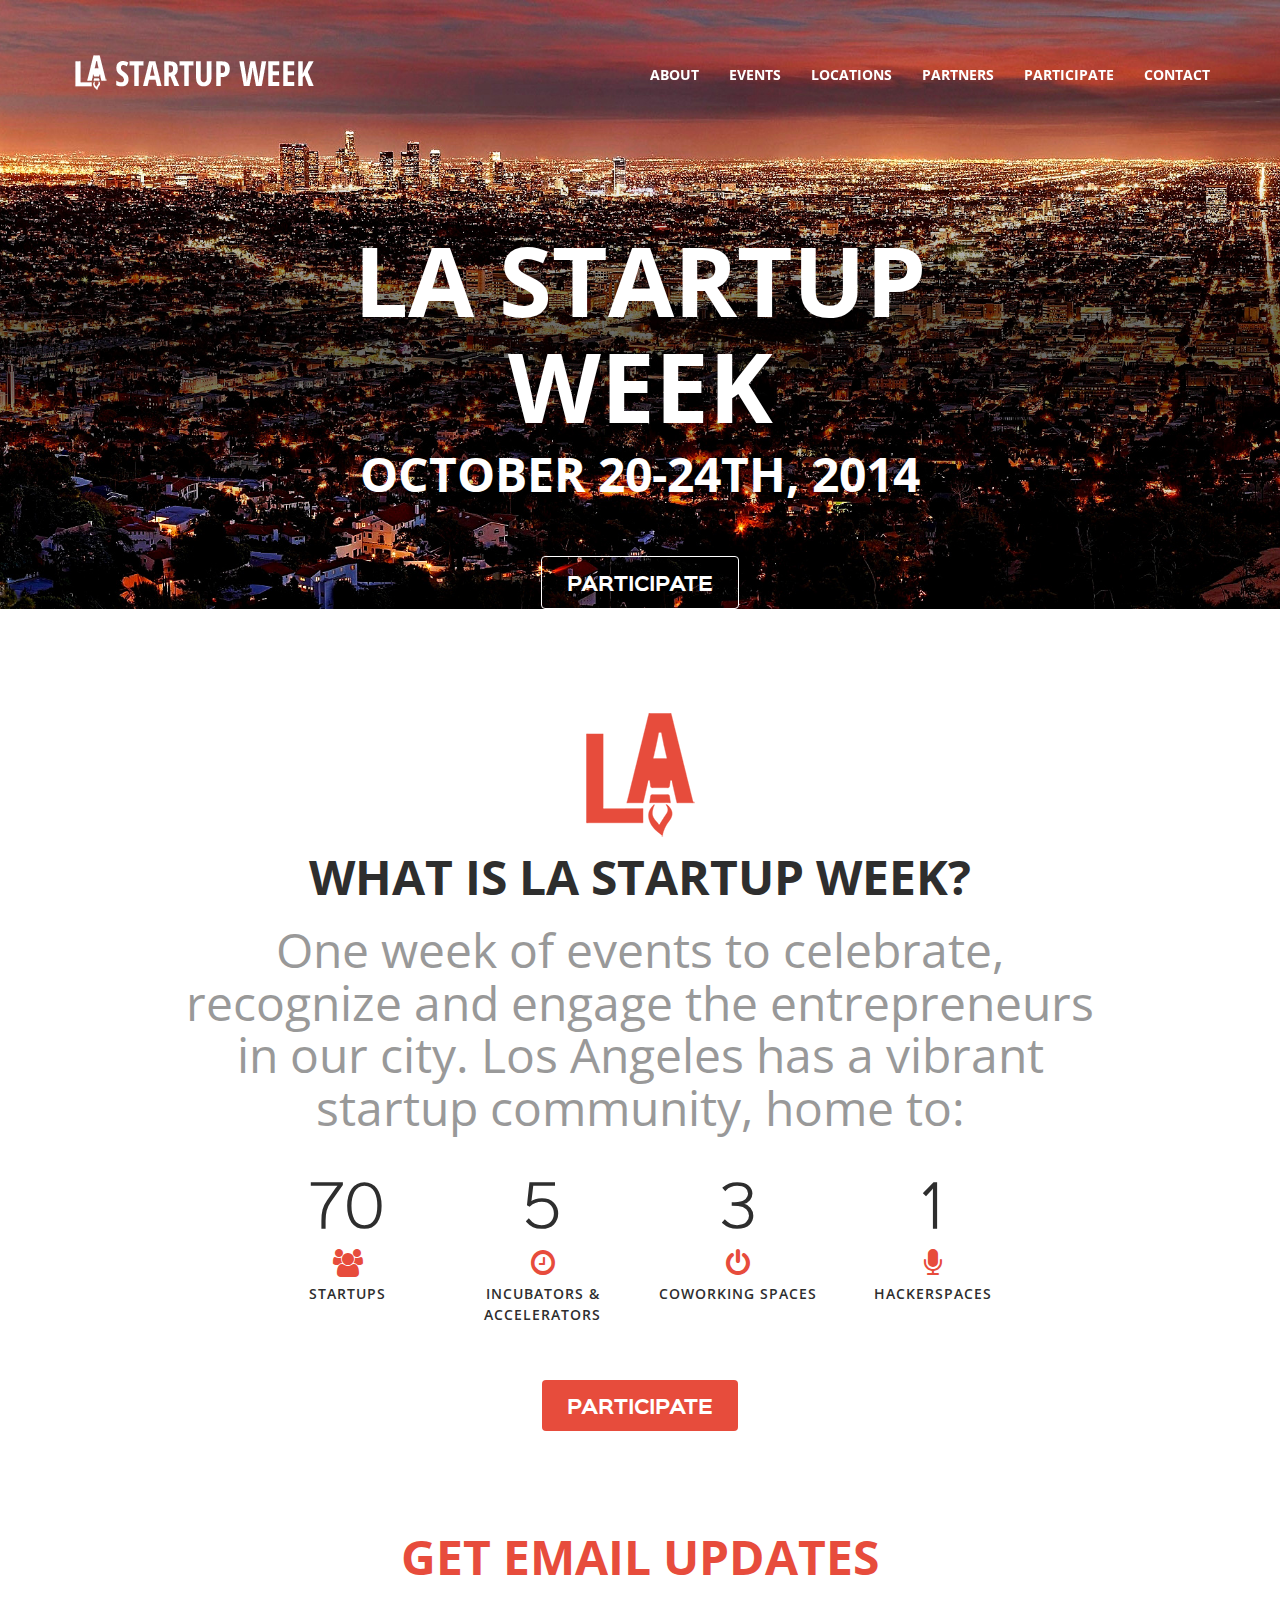
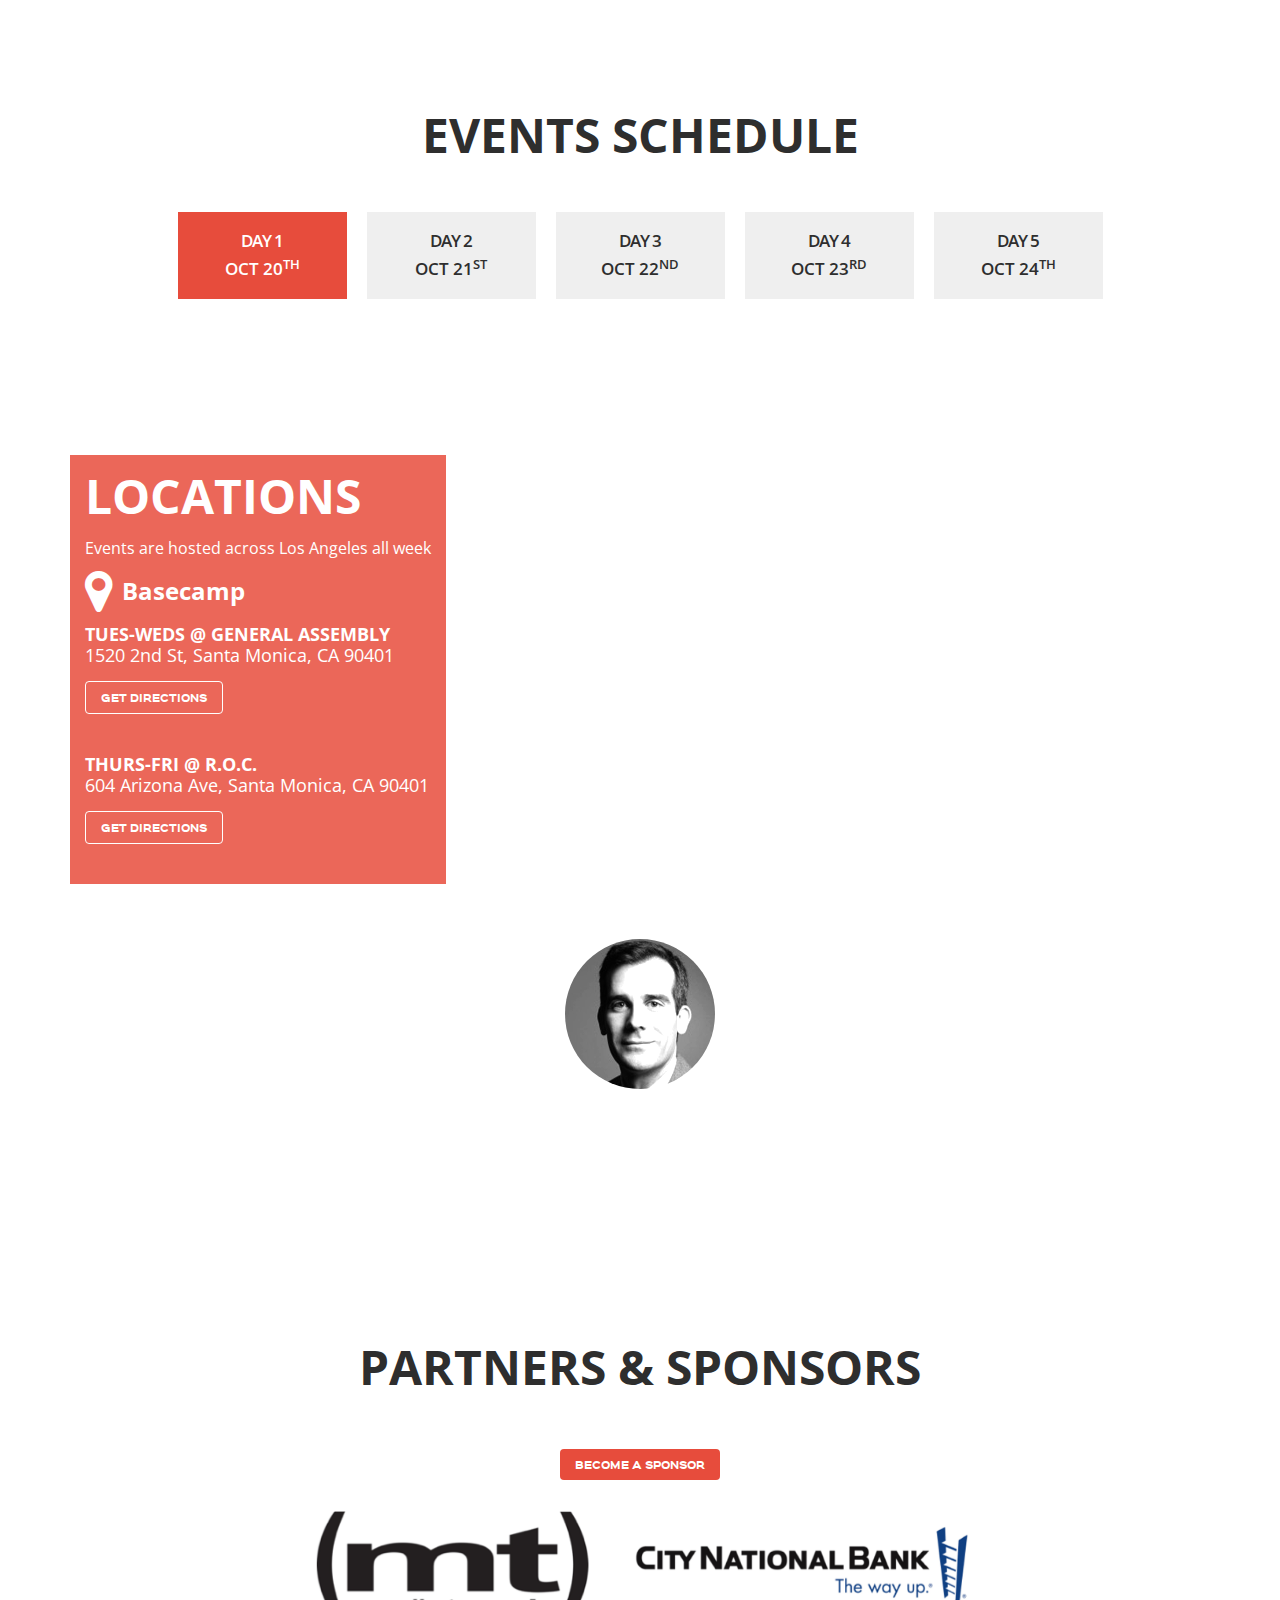
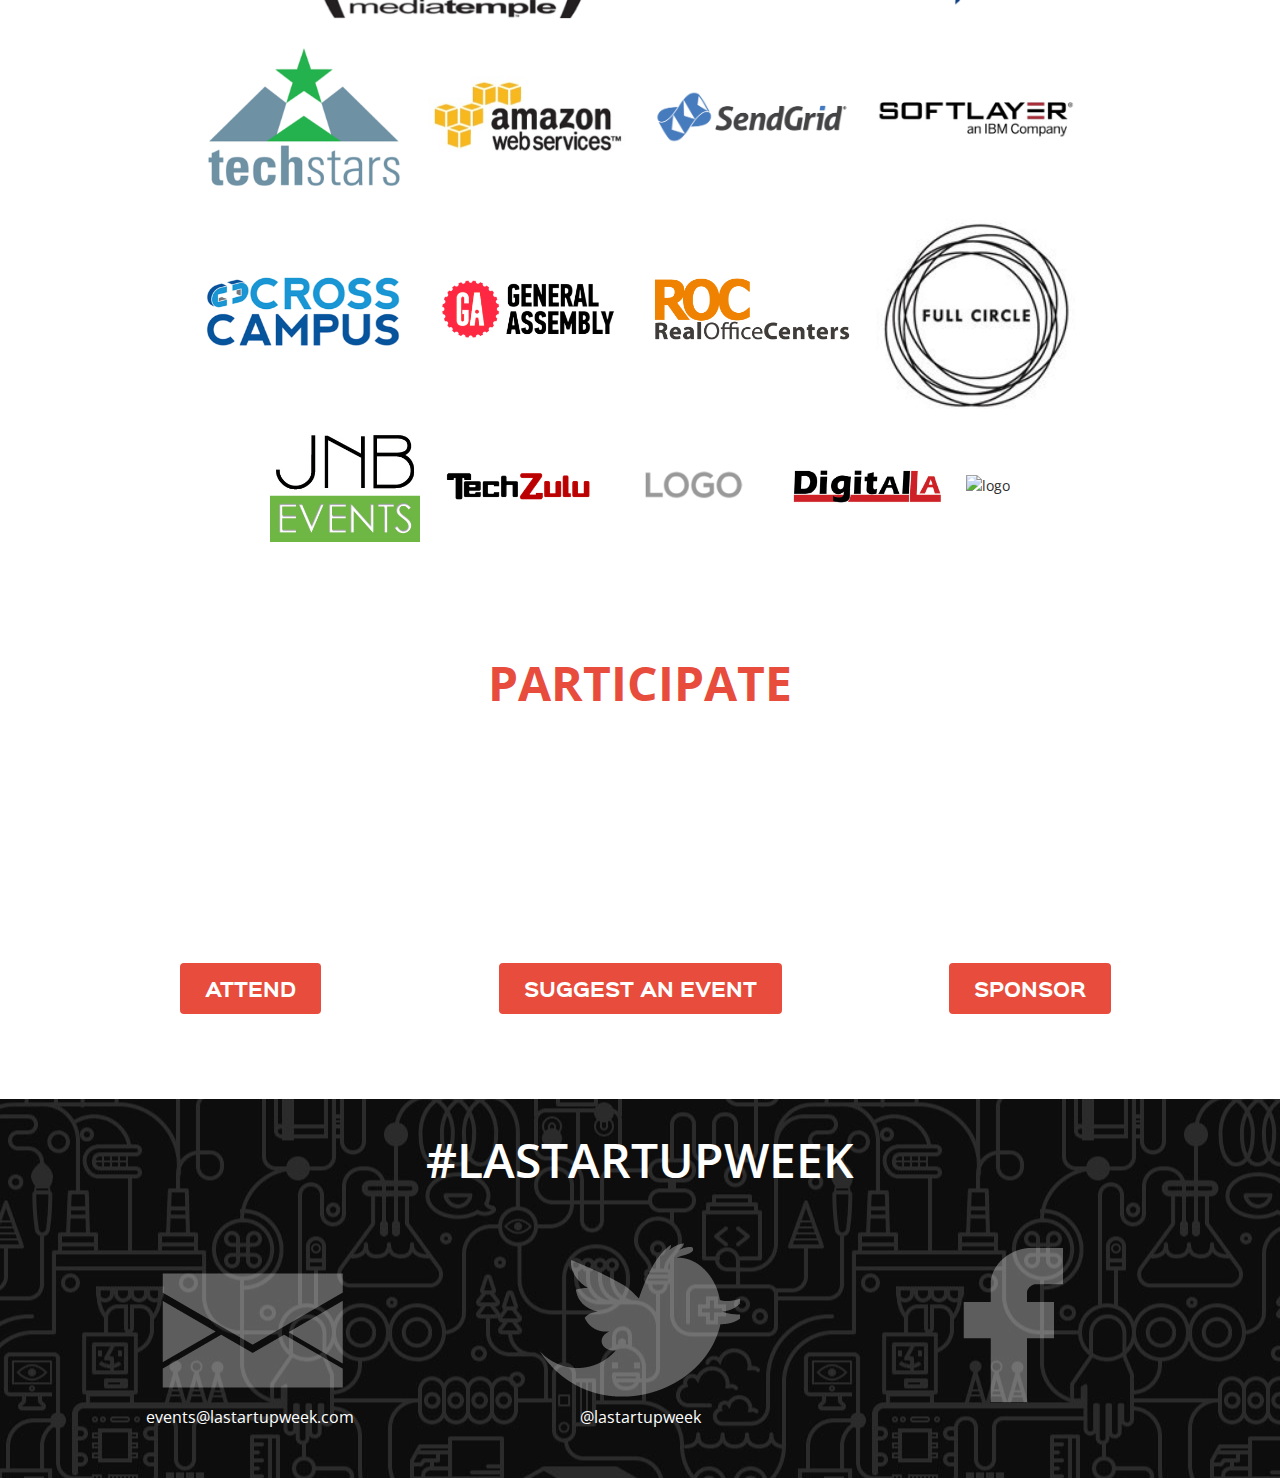
==== index.html @ ac5724d7 "updates" ====
<!DOCTYPE html>
<!--[if lt IE 7]>      <html class="no-js lt-ie9 lt-ie8 lt-ie7"> <![endif]-->
<!--[if IE 7]>         <html class="no-js lt-ie9 lt-ie8"> <![endif]-->
<!--[if IE 8]>         <html class="no-js lt-ie9"> <![endif]-->
<!--[if gt IE 8]><!--> <html class="no-js"> <!--<![endif]-->
	<head>
    	
        <title>LA Startup Week - 5 days of events celebrating the LA startup community</title>
        
        <meta charset="utf-8">
        <meta http-equiv="X-UA-Compatible" content="IE=edge,chrome=1">
        <meta name="description" content="LA Startup Week is a week long series of events held as a catalyst for innovation, creativity, and entrepreneurship in the Los Angeles community.">
         <meta name="keywords" content="LA startup week, los angeles startup week, los angeles startups, LA startups, LA tech event, los angeles tech event, los angeles incubator, los angeles accelerator, LASW, la coworking, los angeles coworking">
        <meta name="author" content="themecube">
        
        <!-- viewport settings -->
        <meta name="viewport" content="width=device-width, initial-scale=1.0, maximum-scale=1.0, user-scalable=no" />

        <!-- CSS -->
        <link rel="stylesheet" href="css/bootstrap.css">
        <link rel="stylesheet" href="css/font-awesome.min.css">
        <link rel="stylesheet" href="css/jquery.countdown.css">
        <link rel="stylesheet" href="css/magnific-popup.css">
        <link rel="stylesheet" href="css/flipCard.css">
        <link rel="stylesheet" href="css/owl.carousel.css">
        <link rel="stylesheet" href="css/owl.theme.css">
        
        <link rel="stylesheet" href="css/main.css">
        <link rel="stylesheet" href="css/color/red.css">
        
        <!-- Favicon -->
        <link rel="shortcut icon" href="img/favicon.ico">

	</head>

	<body>
    
    	<!-- PRELOADING  -->
        <!-- <div id="preload">
        	<div class="preload">
                <div class="loader">
                    Loading...
                </div>
            </div>
        </div>  -->
        
        <!-- NAVIGATION -->
       	<nav class="navbar navbar-fixed-top navbar-custom" role="navigation">
          <!-- We use the fluid option here to avoid overriding the fixed width of a normal container within the narrow content columns. -->
          <div class="container">
            <div data-scroll-header class="navbar-header">
              <button type="button" class="navbar-toggle" data-toggle="collapse" data-target="#nav">
                <span class="sr-only">Toggle navigation</span>
                <span class="icon-bar"></span>
                <span class="icon-bar"></span>
                <span class="icon-bar"></span>
              </button>
              <a class="navbar-brand" href="index.html"><img src="img/logo.png" alt="logo"></a>
            </div>
    
            <div class="collapse navbar-collapse" id="nav">
              <ul class="nav navbar-nav navbar-right uppercase">
                <li><a data-scroll href="#overview">about</a></li>
                <!-- <li><a data-scroll href="#speakers">Team</a></li> -->
                <li><a data-scroll href="#schedule">Events</a></li>
                <li><a data-scroll href="#venue">Locations</a></li>
                <li><a data-scroll href="#sponsors">Partners</a></li>
             <!--   <li><a data-scroll href="#faq-gallery">FAQ</a></li> -->
                <li><a data-scroll href="#register">Participate</a></li>
                <li><a data-scroll href="#contact">Contact</a></li>
              </ul>
            </div><!-- /.navbar-collapse -->
          </div>
        </nav>
       
      	<!-- TOP -->
        <section id="top" data-stellar-background-ratio="0.5">
        	<div>
                <div class="container">
                    <div class="row">
                    	<div class="col-lg-8 col-lg-offset-2 text-center">

                        	<h1 class="uppercase"> LA Startup Week</h1>
                            <h2 class="uppercase">October 20-24th, 2014</h2>
                        </div>
                        
                        <div class="col-md-4 col-lg-4 col-md-offset-4 text-center">
                            <a class="button button-big button-light register" data-scroll href="#register">Participate</a>
                        </div>
                    </div>
                </div>
            </div>
        </section>
        
        <!-- OVERVIEW -->
        <section id="overview">
        	<div class="container">
            	<div class="row">
                	<div class="col-lg-10 col-lg-offset-1 text-center">
                    	<img src="img/logo-red.png" />
                    	<h2 class="uppercase">What is LA Startup Week?</h2>
                        <h3>
                            One week of events to celebrate, recognize and engage the entrepreneurs in our city. Los Angeles has a vibrant startup community, home to:
                        </h3>
                    </div>
                    
                    
                    <!-- MILESTONE -->
                    <div id="milestone">
                        <div class="col-lg-8 col-lg-offset-2 text-center">
                            <div class="row">
                            
                                <div class="fact col-xs-6 col-md-3 col-lg-3">
                                    <p class="timer" data-to="876" data-speed="10000"></p>
                                    <i class="fa fa-2x fa-users"></i>
                                    <p>Startups</p>
                                    
                                </div>
                            
                                <div class="fact col-xs-6 col-md-3 col-lg-3">
                                    <p class="timer" data-to="59" data-speed="10000"></p>
                                    <i class="fa fa-2x fa-clock-o"></i>
                                    <p>Incubators &amp; Accelerators</p>
                                </div>
                            
                                <div class="fact col-xs-6 col-md-3 col-lg-3">
                                    <p class="timer" data-to="38" data-speed="10000"></p>
                                    <i class="fa fa-2x fa-power-off"></i>
                                    <p>Coworking spaces</p>
                                </div>
                            
                                <div class="fact col-xs-6 col-md-3 col-lg-3">
                                    <p class="timer" data-to="15" data-speed="10000"></p>
                                    <i class="fa fa-2x fa-microphone"></i>
                                    <p>Hackerspaces</p>
                                </div>
                                
                            </div>
                        </div>
                    </div>
                    
                    
                    <div class="col-lg-8 col-lg-offset-2 text-center">

                    	<a class="button button-big button-dark participate" data-scroll href="#register">participate</a>
                    </div>
                   
                </div>
            </div>
        </section>

                <!-- SUBSCRIBE -->
        <div id="subscribe">
            <div class="container">
                <div class="row">
                    <div class="col-lg-8 col-lg-offset-2">
                        <h2 class="text-center uppercase dark">get email updates</h2>
                        <div class="sendgrid-subscription-widget" data-token="UU0GY1RnvY05Gr2GFcsg8WGNhlm2%2FxAxB6ZgnxJtL9d2J26IpYl4xA1yIbbWcNnWwvqXjJHZCKCMieycZbi%2FVQ%3D%3D" data-message-unprocessed="Unfortunately, an error occurred. Please contact us at events@lastartupweek.com."></div><script>!function(d,s,id){var js,fjs=d.getElementsByTagName(s)[0],p=/^http:/.test(d.location)?"http":"https";if(!d.getElementById(id)){js=d.createElement(s);js.id=id;js.src=p+"://s3.amazonaws.com/subscription-cdn/0.2/widget.min.js";fjs.parentNode.insertBefore(js,fjs);}}(document, "script", "sendgrid-subscription-widget-js");</script>
<!--   OLD FORM         <div class="row">
                            <div class="col-lg-9"> 
                                <input type="email" id="newsletter_email">
                            </div> 
                            <div class="col-lg-3">     
                                <button class="button button-big button-light" onclick="newsletter_send();">subscribe</button>
                            </div>
                        </div> -->
                        
                    </div>  
                </div>
            </div>
        </div>
        
        <!-- SPEAKERS -->
        <!-- <section id="speakers">
        	<div class="container">
            	<div class="row">
                	<div class="col-lg-10 col-lg-offset-1">
                    	<h2 class="uppercase text-center">Team</h2>
                        
                        <div class="row">
                        	
                            
                        	<div class="speaker col-xs-12 col-sm-4 col-md-3 col-lg-3">
                                <figure>
                                    <img class="img-responsive" src="img/speaker3.png" alt="">
                                	<figcaption>
                                    	<h4>Crystal Rose</h4> 
                                        <p>Aliquam ut laoreet velit. Proin orci est, vulputate aliquam eu, tincidunt laoreet lorem.</p>
                                        <a class="speaker-detail" href="speaker-detail.html"><i class="fa fa-2x fa-external-link"></i></a>
                                        <div class="social">
                                        	 <a href="http://twitter.com/crystalrose"><i class="fa fa-2x fa-twitter-square"></i></a>
                                            <a href="http://facebook.com/crystalrose.me"><i class="fa fa-2x fa-facebook-square"></i></a>
                                        </div>
                                    </figcaption>
                                </figure>
                                
                                <h4>Crystal Rose</h4>
                                <span class="title">Founder, Sensay</span>
                            </div>
                            
                            
                            <div class="speaker col-xs-12 col-sm-4 col-md-3 col-lg-3">
                                <figure>
                                    <img class="img-responsive" src="img/speaker2.png" alt="">
                                	<figcaption>
                                    	<h4>Jo Beyersdorfer</h4>
                                        <p>Aliquam ut laoreet velit. Proin orci est, vulputate aliquam eu, tincidunt laoreet lorem.</p>
                                        <a class="speaker-detail" href="speaker-detail.html"><i class="fa fa-2x fa-external-link"></i></a>
                                        <div class="social">
                                            <a href="http://twitter.com/jnbevents"><i class="fa fa-2x fa-twitter-square"></i></a>
                                            <a href=""><i class="fa fa-2x fa-facebook-square"></i></a>
                                        </div>
                                    </figcaption>
                                </figure>
                                
                                <h4>Jo Beyersdorfer</h4>
                                <span class="title">Founder, JNB Events</span>
                            </div>
                            
                            
                            <div class="speaker col-xs-12 col-sm-4 col-md-3 col-lg-3">
                                <figure>
                                    <img class="img-responsive" src="img/speaker1.png" alt="">
                                	<figcaption>
                                    	<h4>Yohei Nakajima</h4>
                                        <p>Aliquam ut laoreet velit. Proin orci est, vulputate aliquam eu, tincidunt laoreet lorem.</p>
                                        <a class="speaker-detail" href="speaker-detail.html"><i class="fa fa-2x fa-external-link"></i></a>
                                        <div class="social">
                                            <a href="#"><i class="fa fa-2x fa-facebook-square"></i></a>
                                            <a href="http://twitter.com/yoheinakajima"><i class="fa fa-2x fa-twitter-square"></i></a>
                                        	
                                        </div>
                                    </figcaption>
                                </figure>
                                
                                <h4>Yohei Nakajima</h4>
                                <span class="title">Techstars</span>
                            </div>
                            
                            
                            <div class="speaker col-xs-12 col-sm-4 col-md-3 col-lg-3">
                                <figure>
                                    <img class="img-responsive" src="img/speaker4.png" alt="">
                                	<figcaption>
                                    	<h4>Leo Davis</h4>
                                        <p>Aliquam ut laoreet velit. Proin orci est, vulputate aliquam eu, tincidunt laoreet lorem.</p>
                                        <a class="speaker-detail" href="speaker-detail.html"><i class="fa fa-2x fa-external-link"></i></a>
                                        <div class="social">
                                        	<a href="#"><i class="fa fa-2x fa-facebook-square"></i></a>
                                            <a href="#"><i class="fa fa-2x fa-twitter-square"></i></a>
                                        </div>
                                    </figcaption>
                                </figure>
                                
                                <h4>Sunny Singh</h4>
                                <span class="title">Someone else</span>
                            </div>
  
                        </div>
                    </div>
                </div>
            </div>
        </section> -->

        <!-- SCHEDULE -->
        <section id="schedule">
        	<div class="container">
            	<div class="row">
                	<div class="col-lg-10 col-lg-offset-1">
                    	<h2 class="uppercase text-center">Events Schedule</h2>
                        
                        <div id="days" class="owl-carousel">
                        	<div class="item uppercase">
                            	<h4 class="uppercase hidden-xs">day 1</h4>
                            	<h5>oct 20<sup>th</sup></h5>
                            </div>
                            
                            <div class="item uppercase">
                            	<h4 class="uppercase hidden-xs">day 2</h4>
                            	<h5>oct 21<sup>st</sup></h5>
                            </div>
                            
                            <div class="item uppercase">
                            	<h4 class="uppercase hidden-xs">day 3</h4>
                            	<h5>oct 22<sup>nd</sup></h5>
                            </div>
                            
                            <div class="item uppercase">
                            	<h4 class="uppercase hidden-xs">day 4</h4>
                            	<h5>oct 23<sup>rd</sup></h5>
                            </div>
                            <div class="item uppercase">
                                <h4 class="uppercase hidden-xs">day 5</h4>
                                <h5>oct 24<sup>th</sup></h5>
                            </div>
						</div>
                        
                        <div id="timetable" class="owl-carousel owl-theme">
                        
                            <!-- DAY 1 -->
                            <div id="day1" class="item">

                            </div><!-- DAY 1 -->
                            
                            <!-- DAY 2 -->
                            <div id="day2" class="item">

                            </div><!-- DAY 2 -->
                            
                            <!-- DAY 3 -->
                            <div id="day3" class="item">
                            
                            </div><!-- DAY 3 -->
                            
                            <!-- DAY 4 -->
                            <div id="day4" class="item">
                            
                            </div><!-- DAY 4 -->

                            <!-- DAY 5 -->
                            <div id="day5" class="item">
                            
                            </div><!-- DAY 5 -->
                        
                        </div>
                        
                    </div>
                </div>
            </div>
        </section>
        
        <!-- VENUE -->
        <section id="venue">
            <div class="venue">
    			<div id="googlemaps"></div>
                <div class="container">
                    <div class="row">
                        <div class="venue-address">
                            <h2 class="uppercase">Locations</h2>
                            <p style="font-size:16px;">Events are hosted across Los Angeles all week</p>
                            
                            <p style="font-size:24px;font-weight:bold;height:30px;line-height:43px;">
                                <i class="fa fa-2x fa-map-marker fa-inverse"></i>
                                Basecamp
                            </p>

                            <p class="address">
                                <span class="uppercase bold">tues-weds @ General Assembly</span><br>
                                1520 2nd St, Santa Monica, CA 90401<br>
                                <a class="button button-light uppercase" target="_blank" href="https://www.google.com/maps/dir//1520+2nd+St,+Santa+Monica,+CA+90401/@34.0129821,-118.495196,17z/data=!4m13!1m4!3m3!1s0x80c2a4d054a51665:0x2ed195813132424!2s1520+2nd+St,+Santa+Monica,+CA+90401!3b1!4m7!1m0!1m5!1m1!1s0x80c2a4d054a51665:0x2ed195813132424!2m2!1d-118.495196!2d34.0129821">get directions</a>
                            </p>

                            <p class="address">
                                <span class="uppercase bold">thurs-fri @ r.o.c.</span><br>
                                604 Arizona Ave, Santa Monica, CA 90401<br>
                                <a class="button button-light uppercase" target="_blank" href="https://www.google.com/maps/dir/''/roc+santa+monica/@34.0193922,-118.5288338,13z/data=!3m1!4b1!4m8!4m7!1m0!1m5!1m1!1s0x80c2a4cec2c92a97:0x3d06ccbca95fb3b6!2m2!1d-118.494501!2d34.019397">get directions</a>
                            </p>

                        </div>
                    </div>
                </div>
            </div>
            
            <!-- <div class="container">
            	<div class="row">
                	<div class="col-lg-12">
                    	<h3>How to get to the conference</h3>
                    </div>
                    
                    <div class="col-md-4 col-lg-4">
                    	<i class="fa fa-3x fa-location-arrow"></i>
                    	<h4>Basecamp</h4>
                        <p>This is the hub of events for the full 5 days.</p>
                    </div>
                    
                    <div class="col-md-4 col-lg-4">
                    	<i class="fa fa-3x fa-building-o"></i>
                    	<h4>Stay</h4>
                        <p>Airbnb</p>
                    </div>
                    
                    <div class="col-md-4 col-lg-4">
                    	<i class="fa fa-3x fa-plane"></i>
                    	<h4>Get Here!</h4>
                        <p>Surf Air</p>
                    </div>
                </div>
            </div>   -->         
            
        </section>
        <!--//VENUE -->

        <!-- TESTIMONIAL -->
        <section id="testimonial" >
        	<div class="container">
            	<div class="row">
                	<div class="col-lg-10 col-lg-offset-1">
                        <div id="quote" class="owl-carousel owl-theme">
                        
                            <div class="item text-center">
                            	<img class="img-circle" src="img/testimonial1.png" alt="">
                                <div>
                                    <p>A new digital startup is starting every 40 hours. This is a critical moment for the startup industry. L.A. has always been a great place to tell a story. If I had to sum it up, L.A. is where creativity lives.</p>
                                    <h4 class="uppercase">Eric Garcetti</h4>
                                    <h5 class="uppercase">Mayor of Los Angeles</h5>
                                </div>
                        	</div>
                            
                            <div class="item text-center">
                            	<img class="img-circle" src="img/testimonial3.png" alt="">
                                <div>
                                    <p>LA isn’t just the entrepreneurial capital of the US but it is also the creative capital. Tech talent? Yeah, we got that too. LA graduates more engineers than anywhere else in the country.</p>
                                    <h4 class="uppercase">Mark Suster</h4>
                                    <h5 class="uppercase">Entrepreneur & VC</h5>
                                </div>
                        	</div>
                            
                            <div class="item text-center">
                            	<img class="img-circle" src="img/testimonial2.png" alt="">
                                <div>
                                    <p>Fantastic weather, lots of space, entertainment  and media experts, and lots of tech talent means that Los Angeles is fast becoming the city of choice to run a tech startup.</p>
                                    <h4 class="uppercase">Tara Tiger Brown</h4>
                                    <h5 class="uppercase">Entrepreneur & Technologist</h5>
                                </div>
                        	</div>
                            
                        </div>
                    </div>
                </div>
            </div>
        </section>
        
        <!-- SPONSORS -->
          <section id="sponsors">
            <div class="container">
                <div class="row">
                    <div class="col-lg-12 text-center">
                        <h2 class="uppercase">partners &amp; sponsors</h2>
                        <a class="button button-dark" href="https://lastartupweek1.typeform.com/to/xmiEJs">become a sponsor</a>
                    
                        <div class="sponsor-slider">
                            <img class="img-responsive" src="img/logo_01.png" alt="Media Temple" width="300px">
                            <img class="img-responsive" src="img/logo_02.png" alt="City National Bank" width="350px">
                            
                        </div>
                        
                        <div class="sponsor-slider">
                            <img class="img-responsive" src="img/logo_03.png" alt="logo" style="width:200px;">
                            <img class="img-responsive" src="img/logo_11.png" alt="logo" style="width:200px;">
                            <img class="img-responsive" src="img/logo_04.png" alt="logo" style="width:200px;">
                            <img class="img-responsive" src="img/logo_05.png" alt="logo" style="width:200px;">
                        </div>

                        <div class="sponsor-slider">
                            <img class="img-responsive" src="img/logo_07.png" alt="logo" style="width:200px;">
                            <img class="img-responsive" src="img/logo_08.png" alt="logo" style="width:200px;">
                            <img class="img-responsive" src="img/logo_06.png" alt="logo" style="width:200px;">
                            <img class="img-responsive" src="img/logo_13.png" alt="logo" style="width:200px;">
                        </div>
                        
                        <div class="sponsor-slider">
                            <img class="img-responsive" src="img/logo_09.png" alt="logo" style="width:150px;">
                            <img class="img-responsive" src="img/logo_10.png" alt="logo" style="width:150px;">
                            <img class="img-responsive" src="img/logo_12.png" alt="logo" style="width:150px;">
                            <img class="img-responsive" src="img/logo_14.png" alt="logo" style="width:150px;">
                            <img class="img-responsive" src="img/logo_15.png" alt="logo" style="width:150px;">
                        </div>

                    </div>
                    
                    
                </div>
            </div>
        </section>
        
    <!-- FAQ and GALLERY 
		<section id="faq-gallery">
        	<div class="container">
            	<div class="row">
                    <div class="col-md-6 col-lg-6">
                        <div class="panel-group" id="faq">
                          <h3 class="uppercase">faq</h3>
                          <p>Suspendisse mattis tempus erat, ac aliquam lectus</p>
                          
                          <div class="panel panel-default">
                            <div class="panel-heading">
                              <h4 class="panel-title">
                                <a data-toggle="collapse" data-parent="#faq" href="#collapseOne" class="collapsed">
                                  <i class="fa fa-2x fa-plus-circle"></i> Mauris id vestibulum eros
                                </a>
                              </h4>
                            </div>
                            <div id="collapseOne" class="panel-collapse collapse" style="height: 0px;">
                              <div class="panel-body">
                                <p class="small">Anim pariatur cliche reprehenderit, enim eiusmod high life accusamus terry richardson ad squid. 3 wolf moon officia aute, non cupidatat skateboard dolor brunch. Food truck quinoa nesciunt laborum eiusmod. Brunch 3 wolf moon tempor, sunt aliqua put a bird on it squid single-origin coffee nulla assumenda shoreditch et. Nihil anim keffiyeh helvetica, craft beer labore wes anderson cred nesciunt sapiente ea proident.</p>
                              </div>
                            </div>
                          </div>
                          
                          <div class="panel panel-default">
                            <div class="panel-heading">
                              <h4 class="panel-title">
                                <a data-toggle="collapse" data-parent="#faq" href="#collapseTwo" class="collapsed">
                                  <i class="fa fa-2x fa-plus-circle"></i> Phasellus fermentum dolor commodo
                                </a>
                              </h4>
                            </div>
                            <div id="collapseTwo" class="panel-collapse collapse">
                              <div class="panel-body">
                                <p class="small">Anim pariatur cliche reprehenderit, enim eiusmod high life accusamus terry richardson ad squid. 3 wolf moon officia aute, non cupidatat skateboard dolor brunch. Food truck quinoa nesciunt laborum eiusmod. Brunch 3 wolf moon tempor.</p>
                              </div>
                            </div>
                          </div>
                          
                          <div class="panel panel-default">
                            <div class="panel-heading">
                              <h4 class="panel-title">
                                <a data-toggle="collapse" data-parent="#faq" href="#collapseThree" class="collapsed">
                                  <i class="fa fa-2x fa-plus-circle"></i> Etiam nec sem mollis
                                </a>
                              </h4>
                            </div>
                            <div id="collapseThree" class="panel-collapse collapse">
                              <div class="panel-body">
                                <p class="small">Ad vegan excepteur butcher vice lomo. Leggings occaecat craft beer farm-to-table, raw denim aesthetic synth nesciunt you probably haven't heard of them accusamus labore sustainable VHS.</p>
                              </div>
                            </div>
                          </div>
                          
                          <div class="panel panel-default">
                            <div class="panel-heading">
                              <h4 class="panel-title">
                                <a data-toggle="collapse" data-parent="#faq" href="#collapseFour" class="collapsed">
                                  <i class="fa fa-2x fa-plus-circle"></i> Etiam suscipit a velit volutpat dictum
                                </a>
                              </h4>
                            </div>
                            <div id="collapseFour" class="panel-collapse collapse">
                              <div class="panel-body">
                                <p class="small"> Brunch 3 wolf moon tempor, sunt aliqua put a bird on it squid single-origin coffee nulla assumenda shoreditch et. Nihil anim keffiyeh helvetica, craft beer labore wes anderson cred nesciunt sapiente ea proident. Leggings occaecat craft beer farm-to-table, raw denim aesthetic synth nesciunt you probably haven't heard of them accusamus labore sustainable VHS.</p>
                              </div>
                            </div>
                          </div>
                          
                          <div class="panel panel-default">
                            <div class="panel-heading">
                              <h4 class="panel-title">
                                <a data-toggle="collapse" data-parent="#faq" href="#collapseFive" class="collapsed">
                                  <i class="fa fa-2x fa-plus-circle"></i> Nulla quis adipiscing nisi
                                </a>
                              </h4>
                            </div>
                            <div id="collapseFive" class="panel-collapse collapse">
                              <div class="panel-body">
                                <p class="small">Anim pariatur cliche reprehenderit, enim eiusmod high life accusamus terry richardson ad squid. 3 wolf moon officia aute, non cupidatat skateboard dolor brunch. Food truck quinoa nesciunt laborum eiusmod.</p>
                              </div>
                            </div>
                          </div>
                          
                        </div>
                    </div>
                    
                    <div class="col-md-6 col-lg-6">
                    	<div id="gallery">
                        	<h3>Past events photos</h3>
                            <p>Proin eu malesuada leo, eu aliquet lorem. In vitae condimentum</p>
                        	<div class="row">
                            	<a class="image-link col-md-4 col-lg-4" href="img/gallery-img1.png"><img class="img-responsive " src="img/thumb1.png" alt=""></a>
                                <a class="image-link col-md-4 col-lg-4" href="img/gallery-img2.png"><img class="img-responsive" src="img/thumb2.png" alt=""></a>
                                <a class="image-link col-md-4 col-lg-4" href="img/gallery-img3.png"><img class="img-responsive" src="img/thumb3.png" alt=""></a>
                                <a class="image-link col-md-4 col-lg-4" href="img/gallery-img4.png"><img class="img-responsive" src="img/thumb4.png" alt=""></a>
                                <a class="image-link col-md-4 col-lg-4" href="img/gallery-img5.png"><img class="img-responsive" src="img/thumb5.png" alt=""></a>
                                <a class="image-link col-md-4 col-lg-4" href="img/gallery-img6.png"><img class="img-responsive" src="img/thumb6.png" alt=""></a>
                            </div>
                        </div>
                    </div>
                </div>
            </div>
        </section>
    //FAQ and GALLERY -->

        <!-- REGISTER -->
        <section id="register">
        	<div class="container">
            	<div class="row">
                	<div class="col-lg-12 text-center">
                    	<h2 class="uppercase dark">Participate</h2>
                    </div>
                     <div class="col-lg-12 text-center">
                        <!-- <p class="lead">Join <span class="timer" data-from="100" data-to="333" data-speed="5000"></span> registered attendees</p> -->
                        <!-- <a class="button button-big button-dark register" href="#">register</a> -->
                        <h2> Participate by attending a free event, organizing an event, sponsoring and spreading the love </h2>
                    </div>  
                    <div class="col-md-4 col-lg-4 center">
                        <a class="button button-big button-dark" href="http://lastartupweek.eventbrite.com" target="_blank">
                            Attend
                        </a>
                    </div>
                    
                    <div class="col-md-4 col-lg-4 center">
                        <a class="button button-big button-dark" href="https://lastartupweek1.typeform.com/to/xmiEJs" target="_blank">
                            Suggest an event
                        </a>
                    </div>
                    
                    <div class="col-md-4 col-lg-4 center">
                        <a class="button button-big button-dark" href="https://lastartupweek1.typeform.com/to/xmiEJs" target="_blank">
                            Sponsor
                        </a>
                    </div>

                </div>
            </div>
        </section>
        
		<!-- CONTACT -->
        <section id="contact">

            <div class="container">
                <div class="row">
                    <div class="col-md-12 col-lg-12">
                        <h2 id="contact-title" class="uppercase center">#LAStartupWeek</h2>
                    </div>
                </div>
            </div>
            
            <div class="container contact">
                <div class="row">

                    <div class="col-md-4 col-lg-4">
                        <a href="mailto:events@lastartupweek.com"><span class="social-icons mail"></span></a>
                        <br />events@lastartupweek.com
                    </div>
                    <div class="col-md-4 col-lg-4">
                        <a href="http://twitter.com/lastartupweek"><span class="social-icons twitter"></span></a>
                        <br />@lastartupweek
                    </div>

                    <div class="col-md-4 col-lg-4">
                        <a href="http://facebook.com/lastartupweek"><span class="social-icons facebook"></span></a>
                    </div>
                        	<!-- <div class="col-md-4 col-lg-4">
                    	<div class="contact">
                        	<h2 class="uppercase">contact</h2>
                            <p>Donec aliquam libero quam, non accumsan eros pellentesque nec. Sed ultrices, magna eget fermentum dapibus, arcu ante venenatis ante, in dapibus diam massa a urna. </p>
                        	
                        	<p class="address">
                            1571 Hidden Terrace New York, NY, 13247<br><br>
                            (917) 600-4570</p>
                        
                        	<div class="social">
                                <a href="#">
                                    <span class="fa-stack fa-lg">
                                        <i class="fa fa-circle fa-stack-2x"></i>
                                        <i class="fa fa-twitter fa-stack-1x fa-inverse"></i>
                                    </span>
                                </a>
                                
                                <a href="#">
                                    <span class="fa-stack fa-lg">
                                        <i class="fa fa-circle fa-stack-2x"></i>
                                        <i class="fa fa-facebook fa-stack-1x fa-inverse"></i>
                                    </span>
                                </a>
                                
                                <a href="#">
                                    <span class="fa-stack fa-lg">
                                        <i class="fa fa-circle fa-stack-2x"></i>
                                        <i class="fa fa-google-plus fa-stack-1x fa-inverse"></i>
                                    </span>
                                </a>
                            </div>
                            
                        </div>
                    </div> -->
                </div>
            </div>
        </section>
        
		<!-- modernizr -->
        <script src="js/modernizr.custom.00695.js"></script>
        
    	<script src="js/jquery-1.11.0.min.js"></script>
        <script type="text/javascript" src="http://maps.google.com/maps/api/js?sensor=false"></script>
        <script src="js/bootstrap.min.js"></script>
        <script src="js/jquery.countdown.js"></script>
        <script src="js/owl.carousel.min.js"></script>
        <script src="js/jquery.magnific-popup.min.js"></script>
        <script src="js/jquery.countTo.js"></script>
        <script src="js/flipCard.js"></script>
        <script src="js/jquery.stellar.min.js"></script>
        <script src="js/smooth-scroll.js"></script>
        <script src="js/retina-1.1.0.min.js"></script>
        <script src="js/main.js"></script>
        
        <!-- GOOGLE MAPS -->
        <!-- // <script src="http://maps.googleapis.com/maps/api/js?sensor=false"></script> -->
        <script type="text/javascript">
            var infoData = [],
                markers = [];
            $.ajax({
                url: 'http://default-environment-pvwnemptmw.elasticbeanstalk.com/events/location',
                type: 'GET',
                dataType: 'json',
                async: false,
                success: function(data) {
                    data.events.forEach(function(event) {
                        var infoObj = {},
                            markerObj = {};
                        infoObj.event = event.name;
                        if('venue' in event) infoObj.venue = event.venue;
                        if('eventBrite' in event) infoObj.eventBrite = event.eventBrite;
                        infoData.push(infoObj);
                        markerObj.lat = event.lat;
                        markerObj.lng = event.lng;
                        markers.push(markerObj);
                    });
                }
            });
            // The latitude and longitude of your business / place
            var start_position = [34.013235, -118.495207];
             
            function showGoogleMaps() {
             
                var latLng = new google.maps.LatLng(start_position[0], start_position[1]);
             
                var mapOptions = {
                    zoom: 10, // initialize zoom level - the max value is 21
                    streetViewControl: false, // hide the yellow Street View pegman
                    scaleControl: true, // allow users to zoom the Google Map
                    scrollwheel: false,
                    mapTypeId: google.maps.MapTypeId.ROADMAP,
                    center: latLng
                };
             
                map = new google.maps.Map(document.getElementById('googlemaps'),
                    mapOptions);
             
                // Show the default red marker at the location
                // marker = new google.maps.Marker({
                //     position: latLng,
                //     map: map,
                //     draggable: false,
                //     animation: google.maps.Animation.DROP
                // });

                function createInfoData(infoObj) {

                    var markerStr = 'Event: ' + infoObj.event + '<br />' + 
                    'Venue: ' + infoObj.venue + '<br />';
                    
                    if('eventBrite' in infoObj) {
                        markerStr += '<a id="maplink" data-scroll target="_blank" href="'+ infoObj.eventBrite +'">Read more</a>';
                    }

                    return markerStr;
                }

                // var infoData = [
                //     {event: "Startup Week LA", venue: "Basecamp - General Assembly"},
                //     {event:"Event1", venue:"Venue1"},
                //     {event:"Event2", venue:"Venue2"}
                // ];

                // // VENUE MARKERS
                // var markers = [
                //     {lat:34.013235, lng:-118.495207},
                //     {lat:34.018628, lng:-118.486679}, 
                //     {lat:34.019642, lng:-118.494469}
                // ];

                // Marker infowindow
                var infoWindow = new google.maps.InfoWindow(),
                    marker, i;

                for (i = 0; i < markers.length; i++) { 
                   // -------------- Marker
                    marker = new google.maps.Marker({
                        position: new google.maps.LatLng(markers[i].lat, markers[i].lng),
                        map: map,
                        title: infoData[i].event,
                        draggable: false
                    });

                    // Click event for infowindow
                    google.maps.event.addListener(marker, 'click', (function(marker, i) {
                        return function() {
                            infoWindow.setContent( createInfoData(infoData[i]) );
                            infoWindow.open(map, marker);
                        }
                    })(marker, i));
                    
                }      

            }
             
            google.maps.event.addDomListener(window, 'load', showGoogleMaps);
        </script>
           	
        <!-- GOOGLE ANALYTICS -->
        <script>
		  (function(i,s,o,g,r,a,m){i['GoogleAnalyticsObject']=r;i[r]=i[r]||function(){
		  (i[r].q=i[r].q||[]).push(arguments)},i[r].l=1*new Date();a=s.createElement(o),
		  m=s.getElementsByTagName(o)[0];a.async=1;a.src=g;m.parentNode.insertBefore(a,m)
		  })(window,document,'script','http://www.google-analytics.com/analytics.js','ga');
		
		  ga('create', 'UA-XXXXXX-XX', 'yourdomain.com');  
		  ga('send', 'pageview');
		
		</script>
        
	</body>
</html>
---- css/flipCard.css ----
div.fc_card-container img{
	position: static !important;
}


/* === CARD CONTAINER === */
div.card-container {
	position: relative;
	height: 180px;

	display: block;
	padding: 0;
	margin: 0 0 20px 0;
	
	-webkit-perspective: 1000px;
	   -moz-perspective: 1000px;
	     -o-perspective: 1000px;
	    -ms-perspective: 1000px;
	        perspective: 1000px;

}

/* === CARD === */

.card-container .card {
	border-radius: 0px;

	width: 100%;
	height: 100%;
	position: absolute;

	display: inline-block;
	padding: 0;
	margin: 0;

	-webkit-transition: -webkit-transform .7s;
	 -moz-transition: -moz-transform .7s;
	   -o-transition: -o-transform .7s;
	  -ms-transition: -o-transform .7s;
	      transition: transform .7s;

	-webkit-transform-style: preserve-3d;
	   -moz-transform-style: preserve-3d;
	     -o-transform-style: preserve-3d;
	    -ms-transform-style: preserve-3d;
	        transform-style: preserve-3d;
}

/* === STYLE FOR THE FRONT & BACK SIDE === */

.card-container .card>div{	
	border-radius: 0px;
	
	height: 100%;
	width: 100%;
	position: absolute;
    text-align: center;
	
	margin: 0;

	-webkit-box-sizing:border-box;
	   -moz-box-sizing:border-box;
	    -ms-box-sizing:border-box;
	        box-sizing:border-box;


	-webkit-backface-visibility: hidden;
	   -moz-backface-visibility: hidden;
	     -o-backface-visibility: hidden;
	    -ms-backface-visibility: hidden;
	        backface-visibility: hidden;
}

/* === BEGGINING EFFECT === */

.card-container .card[data-direction="top"] .back, .card-container .card[data-direction="bottom"] .back{
	-webkit-transform: rotateX(180deg);
	   -moz-transform: rotateX(180deg);
	     -o-transform: rotateX(180deg);
	    -ms-transform: rotateX(180deg);
	        transform: rotateX(180deg);
}
.card-container .card[data-direction="right"] .back, .card-container .card[data-direction="left"] .back{
	-webkit-transform: rotateY(180deg);
	 -moz-transform: rotateY(180deg);
	   -o-transform: rotateY(180deg);
	  -ms-transform: rotateY(180deg);
	      transform: rotateY(180deg);
}

/* === EFFECT DIRECTIONS === */

.flipping-right {
	-webkit-transform: rotateY(180deg);
	 -moz-transform: rotateY(180deg);
	   -o-transform: rotateY(180deg);
	  -ms-transform: rotateY(180deg);
	      transform: rotateY(180deg);
}

.flipping-left {
	-webkit-transform: rotateY(-180deg);
	 -moz-transform: rotateY(-180deg);
	   -o-transform: rotateY(-180deg);
	  -ms-transform: rotateY(-180deg);
	      transform: rotateY(-180deg);
}

.flipping-top {
	-webkit-transform: rotateX(180deg);
	 -moz-transform: rotateX(180deg);
	   -o-transform: rotateX(180deg);
	  -ms-transform: rotateX(180deg);
	      transform: rotateX(180deg);
}

.flipping-bottom {
	-webkit-transform: rotateX(-180deg);
	 -moz-transform: rotateX(-180deg);
	   -o-transform: rotateX(-180deg);
	  -ms-transform: rotateX(-180deg);
	      transform: rotateX(-180deg);
}


/* SOME METRO COLOR THEMES */
	
	/* PURPLE */
	.purple div.card{
		color: white;
		border:0;
	}

	.purple div.card>div{
		background: #791869;
	}
	
	/* RED */
	.red div.card{
		color: white;
		border:0;
	}

	.red div.card>div{
		background:#C23B3D;
	}

	/* LIGHT-BLUE */
	.light-blue div.card{
		color: white;
		border:0;
	}

	.light-blue div.card>div{
		background:#00AFF0;
	}

	/* GREEN */
	.green div.card{
		color: white;
		border:0;
	}

	.green div.card>div{
		background:#88B500;
	}

	/* ORANGE */
	.orange div.card{
		color: white;
		border:0;
	}

	.orange div.card>div{
		background:#CF3F20;
	}

	/* BLUE */
	.blue div.card{
		color: white;
		border:0;
	}

	.blue div.card>div{
		background:#0C5CEA;
	}

	
	/* YELLOW */
	.yellow div.card{
		color: white;
		border:0;
	}

	.yellow div.card>div{
		background: #F27A00; 
	}


	.noCSS3Container{
		-webkit-perspective: none !important;
		   -moz-perspective: none !important;
			 -o-perspective: none !important;
		    -ms-perspective: none !important;
				perspective: none !important; 
	}

	.noCSS3Card{
		-webkit-transition: none !important;
		   -moz-transition: none !important;
		     -o-transition: none !important;
		    -ms-transition: none !important;
			    transition: none !important;

		-webkit-transform-style: none !important;
		   -moz-transform-style: none !important;
		     -o-transform-style: none !important;
		    -ms-transform-style: none !important;
		        transform-style: none !important;
	}

	.noCSS3Sides{
		-webkit-backface-visibility: visible !important;
		   -moz-backface-visibility: visible !important;
		     -o-backface-visibility: visible !important;
		    -ms-backface-visibility: visible !important;
		        backface-visibility: visible !important;

		-webkit-transform: none !important;
		   -moz-transform: none !important;
		     -o-transform: none !important;
		    -ms-transform: none !important;
		        transform: none !important;
	}
---- css/main.css ----
/* EVENTIAL CSS 

	1. CORE CSS
	2. NAVIGATION
	3. TOP
	   - Countdown
	4. OVERVIEW
	   - Milestone
	5. SPEAKERS
	6. SCHEDULE
	7. VENUE
	8. TESTIMONIAL
	9. SPONSORS
	10. SUBSCRIBE
	11. FAQ & GALLERY
	12. REGISTER
	13. CONTACT 
	14. MISC.
		- Form Elements
		- Buttons
		- Preload	
*/


/* CORE CSS */

@import url(http://fonts.googleapis.com/css?family=Open+Sans+Condensed:300,700|Open+Sans:400,700,300|Economica:400,700);

@font-face {
    font-family: 'sinkin_sans200_x_light';
    src: url('../fonts/SinkinSans-200XLight-webfont.eot');
    src: url('../fonts/SinkinSans-200XLight-webfont.eot?#iefix') format('embedded-opentype'),
         url('../fonts/SinkinSans-200XLight-webfont.woff') format('woff'),
         url('../fonts/SinkinSans-200XLight-webfont.ttf') format('truetype'),
         url('../fonts/SinkinSans-200XLight-webfont.svg#sinkin_sans200_x_light') format('svg');
    font-weight: normal;
    font-style: normal;

}

@font-face {
    font-family: 'sinkin_sans300_light';
    src: url('../fonts/SinkinSans-300Light-webfont.eot');
    src: url('../fonts/SinkinSans-300Light-webfont.eot?#iefix') format('embedded-opentype'),
         url('../fonts/SinkinSans-300Light-webfont.woff') format('woff'),
         url('../fonts/SinkinSans-300Light-webfont.ttf') format('truetype'),
         url('../fonts/SinkinSans-300Light-webfont.svg#sinkin_sans300_light') format('svg');
    font-weight: normal;
    font-style: normal;

}

@font-face {
    font-family: 'sinkin_sans400_regular';
    src: url('../fonts/SinkinSans-400Regular-webfont.eot');
    src: url('../fonts/SinkinSans-400Regular-webfont.eot?#iefix') format('embedded-opentype'),
         url('../fonts/SinkinSans-400Regular-webfont.woff') format('woff'),
         url('../fonts/SinkinSans-400Regular-webfont.ttf') format('truetype'),
         url('../fonts/SinkinSans-400Regular-webfont.svg#sinkin_sans400_regular') format('svg');
    font-weight: normal;
    font-style: normal;

}

@font-face {
    font-family: 'sinkin_sans600_semibold';
    src: url('../fonts/SinkinSans-600SemiBold-webfont.eot');
    src: url('../fonts/SinkinSans-600SemiBold-webfont.eot?#iefix') format('embedded-opentype'),
         url('../fonts/SinkinSans-600SemiBold-webfont.woff') format('woff'),
         url('../fonts/SinkinSans-600SemiBold-webfont.ttf') format('truetype'),
         url('../fonts/SinkinSans-600SemiBold-webfont.svg#sinkin_sans600_semibold') format('svg');
    font-weight: normal;
    font-style: normal;

}

@font-face {
    font-family: 'sinkin_sans700_bold';
    src: url('../fonts/SinkinSans-700Bold-webfont.eot');
    src: url('../fonts/SinkinSans-700Bold-webfont.eot?#iefix') format('embedded-opentype'),
         url('../fonts/SinkinSans-700Bold-webfont.woff') format('woff'),
         url('../fonts/SinkinSans-700Bold-webfont.ttf') format('truetype'),
         url('../fonts/SinkinSans-700Bold-webfont.svg#sinkin_sans700_bold') format('svg');
    font-weight: normal;
    font-style: normal;

}


body {
	font-family:'Open Sans', sans-serif;
	font-size:1.4em;
	line-height:1.5em;
	overflow-x:hidden;
}

section {
	padding:35px 0;
}

h2 {
	font-family:'Open Sans Condensed', sans-serif;
	font-size:48px;
	font-weight: 700; 
	margin-top:0;
	margin-bottom:40px;
}

h3 {
	font-family:'Open Sans Condensed', sans-serif;
	font-weight: 400;
	font-size: 48px;
}

h4 {
	font-family:'Open Sans';
	font-size:17px;
	font-weight: 400;
	letter-spacing:-1px;
	margin-bottom:5px;	
}

h5 {
	font-family:'Open Sans';
	font-size:17px;
	font-weight: 400;
	margin-bottom:5px;	
}
}
.lead {
	font-family:'Open Sans';
	font-weight: 400;
	font-size:17px;
	letter-spacing:1px;
}

.uppercase {
	text-transform:uppercase;
}

.center {
	text-align: center;
}

.dark {
	color: #e74c3c;
}

.bold {
	font-weight: bold;
}


/* NAVIGATION */

.navbar {
	-webkit-transition: background .5s ease-in-out,padding .5s ease-in-out;
        -moz-transition: background .5s ease-in-out,padding .5s ease-in-out;
        transition: background .5s ease-in-out,padding .5s ease-in-out;
}

.navbar-custom {
	font-family:'Open Sans';
	font-weight: 700;
	font-size:14px;
	border-radius:0;
	margin-bottom:0;
	padding:50px 0;
}

.navbar-brand {
	padding:0 15px;
}

.navbar-custom .navbar-nav > li > a:hover {
	-webkit-transition: all 0.3s;
	-moz-transition: all 0.3s;
	transition: all 0.3s;
}

.top-nav-collapse {
	padding: 20px 0;
}


/* TOP */

#top {
	background:url(../img/top-bg.jpg) bottom center no-repeat;
	width:100%;
	max-height:auto;
	height:600px;
	margin-bottom:15px;
	position:relative;
	display:table;
	background-size:cover;
	-webkit-background-size:cover;
	-moz-background-size:cover;
}

#top h1 {
	font-family:'Open Sans Condensed';
	font-weight: 700;
	font-size:96px;
	margin-top:2em;
}

/* Countdown */

.countdown {
	display:table-cell;
	vertical-align:middle;
}

#countdown {
	margin:40px 0 90px 0;

}

#countdown .countdown_amount {
	font-family:'Economica';
	font-size:50px;
	margin-bottom:10px;
}

#countdown .countdown_section {
	font-family:'sinkin_sans200_x_light';
	font-size:10px;
}


/* OVERVIEW */


#overview h2 {
	margin:10px 0;
}


#overview h3 span {
	font-size:30px;
	vertical-align:middle;
}

#overview h4 {
	margin-bottom:20px;
}

#overview .lead {
	letter-spacing:0px;
}

/* Milestone */

#milestone {
	width: 100%;
	padding:30px 0;
	overflow: hidden;
	z-index: 0;
	height:auto;
	display:table;
}

.fact {
	text-transform:uppercase;
	display:table-cell;
	vertical-align:middle;

}

.fact .timer {
	font-family:'sinkin_sans200_x_light'; 
	font-size:55px;
	line-height:55px;
}

.fact p {
	font-size:14px;
	font-family:'Open Sans';
	font-weight: 600;
	letter-spacing:1px;
}

.fact i {
	vertical-align:middle;
	margin:10px 0 5px 0;
}


/* SPEAKER */

.speaker {
	margin-bottom:30px;
}

.speaker img {
	width:100%;
	display: block;
}

.speaker figure {
	overflow: hidden;
	position: relative;
	display:table;
	width:100%;
}

.speaker figcaption {
	display: table-cell;
	width:100%;
	height:100%;
	left: 0;
	opacity: 0;
	padding:15px;
	position: absolute;
	right: 0;
	top: 0;
	-webkit-transition: all 300ms;
	   -moz-transition: all 300ms;
	        transition: all 300ms;
	-webkit-transition-delay: 100ms;
	   -moz-transition-delay: 100ms;
	        transition-delay: 100ms;
}
 
.speaker figcaption p {
	font-size: 0.8em;
}

.speaker:hover figcaption {
	opacity: 1;
}

.speaker:hover, .speaker:active {
-webkit-tap-highlight-color: rgba(0,0,0,0);
-webkit-user-select: none;
-webkit-touch-callout: none
}

.speaker .social {
	position:absolute;
	bottom:0px;
	right:10px;
}

.speaker a,
.speaker .social a {
	text-decoration:none;
	margin:0;
	padding:0;
}
.speaker a:hover,
.speaker .social a:hover{
	text-decoration:none;
	-webkit-transition: all 0.3s;
	-moz-transition: all 0.3s;
	transition: all 0.3s;
}

.speaker .title {
	font-family:'Open Sans';
	font-weight: 300; 
	font-size:12px;
}


/* speaker detail popup */

#speaker-detail {
	padding:45px;
}

#speaker-detail h2 {
	font-family: 'Open Sans';
	font-size:22px;
	margin-bottom:10px;
}

#speaker-detail h3 {
	font-size:16px;
	margin-top:10px;
}

#speaker-detail a {
	font-size:13px;
	margin-top:5px;
}

#speaker-detail a:hover {
	text-decoration:none;
}

#speaker-detail i {
	vertical-align:middle;
}
	

/* SCHEDULE */

.event {
	display:table;
	width:100%;
	border-spacing: 10px 5px;
	height: 110px;
	position: relative;
}

.event-inner {
	display: table-row;
}

.event h3 {
	margin-top:0;
	font-size:24px;
	font-weight: 600;
	font-family: 'Helvetica', 'sans-serif';
}

.event .icon {
	width:16%;
	padding:5px;
	text-align:center;
	display:table-cell;
	vertical-align:middle;
}

.event .icon i {
	display: block;
	margin-bottom: 10px;
}

.event .icon .time {
	font-family:'Economica';
	font-size:20px;
	font-weight:700;
}

.event .description {
	cursor: pointer;
	padding:15px;
	overflow: hidden;
	height: 110px;
	-webkit-transition: all .5s ease-out;
	-moz-transition: all .5s ease-out;
	-o-transition: all .5s ease-out;
	transition: all .5s ease-out;
}

.event.active .description {
	height: auto;
}

.event .description p {
	font-size:14px;
}

.event .name {
	font-family:'Open Sans';
	font-weight: 600;
	font-size:14px;
}

.event .show-more {
	position: absolute;
	right: 25px;
	bottom: 10px;
	color: #e74c3c;
	font-size: 24px;
	-webkit-transform: rotate(-180deg) scaleX(1.2);
	-moz-transform: rotate(-180deg) scaleX(1.2);
	-o-transform: rotate(-180deg) scaleX(1.2);
	transform: rotate(-180deg) scaleX(1.2);
}

.event.active .show-more {
	-webkit-transform: rotate(0deg) scaleX(1.2);
	-moz-transform: rotate(0deg) scaleX(1.2);
	-o-transform: rotate(0deg) scaleX(1.2);
	transform: rotate(0deg) scaleX(1.2);
}


/* Schedule Pagination */

#days .item {
	margin:10px;
	padding:10px;
}

#days .item:hover,
#days .item:active {
	-webkit-transition: all 0.3s;
	-moz-transition: all 0.3s;
	transition: all 0.3s;
}

#days .item h4,
#days .item h5 {
	font-family:'Open Sans';
	font-weight: 600;
	margin-bottom:10px;
	text-align:center;
	cursor:pointer;
}


/* VENUE */

#venue {
	padding:0;
}

.venue {
	/*background:url(../img/venue-bg.png) bottom center no-repeat;*/
	width:100%;
	height:auto;
	min-height:540px;
	margin-bottom:15px;
	position:relative;
}

#googlemaps {
	width:100%;
	height:auto;
	min-height:540px;
	position:relative;
}

.venue-address {
	padding:15px;
	margin:0 15px;
	min-height:250px;
	position:absolute;
	bottom:0;
	
}

#venue h3 {
	margin:30px 0;
}

#venue .venue-address h2 {
	margin:0 0 15px 0;
}

#venue h4 {
	font-family:'sinkin_sans600_semibold';
	margin-bottom:15px;
}

.venue .address {
	font-size:18px;
	margin-top:25px;
}

#venue i {
	margin:0 10px 0 0;
 	float:left;
	vertical-align:middle;
}

#maplink {
	padding-left: 0px;
}


/* TESTIMONIAL */

#testimonial {
	background:url(../img/icon-bg.jpg) center center repeat fixed;
	width:100%;
	height:auto;
	min-height:225px;
	margin-bottom:15px;
	padding:10px 0 20px 0;
}

#testimonial .item {
	margin:0 15px;
}

#testimonial img {
	margin-bottom:20px;
	vertical-align:middle;
}


#testimonial .item div {
	display:table-cell;
	vertical-align:middle;
}

#testimonial p {
	font-family:'Open Sans', 'sans-serif'; 
	font-weight:300; 
	line-height: 24px; 
	font-size:20px;
}

#testimonial h4 {
	font-family:'sinkin_sans700_bold';
	letter-spacing:1px;
	margin:0;
}

#quote {
	padding-top:30px;
}


/* SPONSOR */

#sponsors .lead {
	font-size:20px;
}

#sponsors h3 {
	font-size:20px;
}


/* SUBSCRIBE */

#subscribe {
	background:url(../img/icon-bg.jpg) center center repeat fixed;
	padding:50px 0;
}

#subscribe h3 {
	margin-bottom:20px;
}

#subscribe input {
	border-radius:4px;
}

#subscribe .button {
	margin:0;
}


/* FAQ - GALLERY */

#faq-gallery {
	padding:70px 0;
}

#faq-gallery p {
	margin-bottom:20px;
}

#faq-gallery a:hover {
	text-decoration:none;
}

#faq i {
	margin-right:10px;
	vertical-align:middle;
}

#gallery img {
	margin-bottom:30px;
}

#gallery img:hover {
	opacity:0.5;
	filter:Alpha(opacity=50); /* IE8 and earlier */
	-webkit-transition: all 0.3s;
	-moz-transition: all 0.3s;
	transition: all 0.3s;	
}


/* REGISTER */

#register {
	padding:70px 0;
	background:url(../img/register-bg.jpg) center center no-repeat fixed;
	background-size:cover;
	-webkit-background-size:cover;
	-moz-background-size:cover;
}

.price-table-header {
	padding:30px 0;
	display:table;
	height:auto;
	cursor:pointer;
}

.price-table-header .price {
	font-family:'Economica';
	font-size:61px;
	font-weight:700;
	margin-bottom:10px;
	line-height:61px;
}

.price-table-header .title {
	font-family:'sinkin_sans400_regular';
	font-size:22px;
	padding-bottom:20px;
	line-height:22px;
}

.price-table-description {
	width:100%;
	margin:0;
	padding:0;
	height:auto;
	display:table;
	list-style-type:none;
}

.description-item {
	padding:10px 0;
}


#register .lead {
	font-family: 'Open Sans';
	font-weight: 400;
	font-size:40px;
}

#register .timer {
	font-size:36px;
}

#register a {
	color: white;
	text-decoration: none;
}

/* register form */

#register-form {
	padding:25px;
}

#register-form h2 {
	margin-bottom:15px;
}

.register-form {
	margin-top:20px;
}


/* CONTACT */

.light-form {
	display: block;
}

#contact {
	font-size:16px;
	position:relative;
	background: url(../img/icon-bg.jpg) center center;
}

.contact {
	padding:15px;
	height:auto;
	bottom:0;
	text-align: center;
}

.contact h2 {
	margin-bottom:10px;
}

#contact-title {
	font-family: 'Open Sans Condensed';
	font-size: 48;
	font-weight: 600;
	color: white;
}

#contact p {
	float:left;
}

#contact .address {
	font-size:21px;
	margin:20px 0;
}

#contact .social {
	position:absolute;
	bottom:5px;
}

#contact .contact {
	background: transparent;
}

#contact .social-icons {
	background: url(../img/social_sprite.png) 0 0 no-repeat;
	width: 200px;
	height: 160px;
	display: inline-block;
	opacity: .333;
	-webkit-transition: all .3s ease-out;
	-moz-transition: all .3s ease-out;
	-o-transition: all .3s ease-out;
	transition: all .3s ease-out;
}

#contact .social-icons:hover {
	opacity: 1;
}

#contact .social-icons.mail {
	background-position: -50px -50px;
}
#contact .social-icons.facebook {
	background-position: -610px -50px;
}
#contact .social-icons.twitter {
	background-position: -320px -50px;
}

#gmap_canvas {
	position:relative;
	height:576px;
	width:100%;
}

#gmap_canvas img{
	max-width:none!important;
	background:none!important
}

.social {
	margin:10px 0;
}

.social .fa-inverse {
}

.social a {
	text-decoration:none;
	margin:0;
	padding:0;
}

.social a:hover{
	text-decoration:none;
	-webkit-transition: all 0.3s;
	-moz-transition: all 0.3s;
	transition: all 0.3s;
}


/* MISC */

/* FORM ELEMENTS */

input[type="text"],
input[type="email"],
select {
	font-size:20px;
	font-family:inherit;
	width:100%;
	min-height:30px;
	padding:12px 10px;
	text-transform:uppercase;
	border:0;
	border:1px solid #2e2e2e;
	margin-bottom:20px;
	outline:none;
} 


/* SENDGRID */
div.sendgrid-subscription-widget input[type="submit"] {
	padding: 15px 25px;
	font-size: 18px;
	border-radius: 4px;
	-webkit-border-radius: 4px;
	-moz-border-radius: 4px;
	font-family: 'sinkin_sans700_bold';
	text-transform: uppercase;
	border: none;
	margin: 15px 0;
	display: inline-block;
	position: relative;
	outline: none;
	cursor: pointer;
	-webkit-transition: all 0.3s;
	-moz-transition: all 0.3s;
	transition: all 0.3s;
	background: transparent !important;
}

div.sendgrid-subscription-widget input[type="submit"]:hover {
	color: #e74c3c !important;
	background: #ffffff !important;
}

div.sendgrid-subscription-widget form {
	margin-left: -15px;
	margin-right: -15px;
}

div.sendgrid-subscription-widget form label {
	width: 75%;
	position: relative;
	min-height: 1px;
	padding-left: 15px;
	padding-right: 15px;
	display: inline-block !important;
}

div.sendgrid-subscription-widget form label span {
	display: none;
}

div.sendgrid-subscription-widget form label input {
	width: 100%;
}

div.sendgrid-subscription-widget form > div {
	padding-left: 2%;
	text-align: center !important;
	text-transform: uppercase !important;
	font-family:'Open Sans', sans-serif !important;
	color: #e74c3c;
}

.sendgrid-subscription-widget div.response.error {
	text-align: center !important;
	text-transform: uppercase !important;
	font-family:'Open Sans', sans-serif !important;
	color: #e74c3c !important;
}

.sendgrid-subscription-widget div.response.success {
	color: white !important;
	text-align: center !important;
	text-transform: uppercase !important;
	font-family:'Open Sans', sans-serif !important;
}

input::-webkit-input-placeholder {
   color: rgba(0,0,0,0);
}
input:-moz-placeholder { /* Firefox 18- */
   color: rgba(0,0,0,0); 
}
input::-moz-placeholder {  /* Firefox 19+ */
   color: rgba(0,0,0,0);  
}
input:-ms-input-placeholder {  
   color: rgba(0,0,0,0);  
}


/* BUTTONS */

.button {
	font-family:'sinkin_sans700_bold';
	font-size: 10px;
	text-transform: uppercase;
	border: none;
	margin: 15px 0;
	padding: 5px 15px;
	display: inline-block;
	position: relative;
	outline: none;
	cursor: pointer;
	-webkit-border-radius:4px;
	   -moz-border-radius:4px;
	   		border-radius:4px;
		-webkit-transition: all 0.3s;
		   -moz-transition: all 0.3s;
	            transition: all 0.3s;
}

.button:after {
	content: '';
	position: absolute;
	z-index: -1;
	-webkit-transition: all 0.3s;
	   -moz-transition: all 0.3s;
	        transition: all 0.3s;
}

.button-big {
	padding:15px 25px;
	font-size:18px;
	border-radius:4px;
	-webkit-border-radius:4px;
	   -moz-border-radius:4px;
}

.button-light:hover,
.button-light:active {
	text-decoration:none;
}

.button-dark:hover,
.button-dark:active {
	text-decoration:none;
}


/* PRELOAD */

#preload {
	position: fixed;
	top:0;
	left:0;
	bottom:0;
	right:0;
	width: 100%;
	height: 100%; 
	z-index: 9999;
	display:table;
}

.preload {
	display:table-cell;
	vertical-align:middle;
	width: 100%;
	height: 100%;
}

.loader {
  margin: 3em auto;
  font-size: 10px;
  position: relative;
  text-indent: -9999em;
  -webkit-animation: load8 1.1s infinite linear;
  animation: load8 1.1s infinite linear;
}
.loader,
.loader:after {
  border-radius: 50%;
  width: 10em;
  height: 10em;
}
@-webkit-keyframes load8 {
  0% {
    -webkit-transform: rotate(0deg);
    transform: rotate(0deg);
  }
  100% {
    -webkit-transform: rotate(360deg);
    transform: rotate(360deg);
  }
}
@keyframes load8 {
  0% {
    -webkit-transform: rotate(0deg);
    transform: rotate(0deg);
  }
  100% {
    -webkit-transform: rotate(360deg);
    transform: rotate(360deg);
  }
}

@media screen and (max-width: 732px) {
	div.sendgrid-subscription-widget form label {
		width: 60%;
	}
	#days .item {
		padding: 10px 0;
	}
	.event .description {
		height: 120px;
	}
}

@media screen and (max-width: 528px) {
	div.sendgrid-subscription-widget input[type="submit"] {
		padding: 15px 15px;
		font-size: 13px;
	}

	.col-xs-1, .col-sm-1, .col-md-1, .col-lg-1, .col-xs-2, .col-sm-2, .col-md-2, .col-lg-2, .col-xs-3, .col-sm-3, .col-md-3, .col-lg-3, .col-xs-4, .col-sm-4, .col-md-4, .col-lg-4, .col-xs-5, .col-sm-5, .col-md-5, .col-lg-5, .col-xs-6, .col-sm-6, .col-md-6, .col-lg-6, .col-xs-7, .col-sm-7, .col-md-7, .col-lg-7, .col-xs-8, .col-sm-8, .col-md-8, .col-lg-8, .col-xs-9, .col-sm-9, .col-md-9, .col-lg-9, .col-xs-10, .col-sm-10, .col-md-10, .col-lg-10, .col-xs-11, .col-sm-11, .col-md-11, .col-lg-11, .col-xs-12, .col-sm-12, .col-md-12, .col-lg-12 {
		padding-left: 0 !important;
		padding-right: 0 !important;
	}

	#contact-title {
		font-size: 45px;
	}

	.event h3 {
		font-size: 14px;
	}
}
---- css/color/red.css ----
/* EVENTIAL CSS 

	1. CORE CSS
	2. NAVIGATION
	3. TOP
	   - Countdown
	4. OVERVIEW
	   - Milestone
	5. SPEAKERS
	6. SCHEDULE
	7. VENUE
	8. TESTIMONIAL
	9. SPONSORS
	10. SUBSCRIBE
	11. FAQ & GALLERY
	12. REGISTER
	13. CONTACT 
	14. MISC.
		- Form Elements
		- Buttons
		- Preload	
*/


/* CORE CSS */

body {
	color:#2e2e2e;
}


/* NAVIGATION */

.navbar-custom {
	color:#ffffff;
}

.navbar-custom a {
	color:#ffffff;
}

.navbar-custom .navbar-nav > li > a:hover {
	color:#aa2b1e;
}

.navbar-custom .navbar-toggle {
	background:#ffffff;
}

.top-nav-collapse {
	background-color: #e74c3c;
}

.navbar-custom .navbar-toggle .icon-bar {
	background:#e74c3c;
}


/* TOP */

#top {
	color:#ffffff;
}


/* Countdown */

#countdown {
	color:#ffffff;
}


/* OVERVIEW */

#overview h3 {
	color:#999999;
}

#overview h3 span {
	color:#2e2e2e;

}

#overview h4 {
	margin-bottom:20px;
}

#overview i {
	color:#e74c3c;
}

#overview .lead {
	color:#999999;
}

#overview .fa-circle {
	color:#e74c3c;
}


/* SPEAKER */

#speakers {
	background:#efefef;
}

.speaker figcaption {
	background: rgba(231, 76, 60, 0.85);
	color: #ffffff;
}
 
.speaker figcaption h4 {
	color:#ffffff;
}

.speaker figcaption p {
	color:#ffffff;
}

.speaker a,
.speaker .social a {
	color:rgba(255, 255, 255, .75);
}

.speaker a:hover,
.speaker .social a:hover{
	color:rgba(255, 255, 255, 1);
}

.speaker .title {
	color:#888888;
}


/* speaker detail popup */

#speaker-detail {
	color:#2e2e2e;
	background:#ffffff;
}

#speaker-detail h3 {
	color:#e74c3c;
}

#speaker-detail a {
	color:#e74c3c;
}

#speaker-detail i {
	color:#888888;
}


/* SCHEDULE */

.event h3 {
	color:#e74c3c;
}

.event .icon {
	color:#ffffff;
	background:#e74c3c;
}

.event .description {
	background:#efefef;

}


/* Schedule Pagination */

#days .item {
	background:#efefef;
}

#days .item:hover,
#days .item:active {
	color:#ffffff;
	background:#e74c3c;
}

/* VENUE */

.venue-address {
	color:#ffffff;
	background:rgba(231, 76, 60, 0.85);
}

#venue h3 {
	color:#e74c3c;
}

#venue .venue-address h2 {
	color:#ffffff;
}

#venue i {
	color:#e74c3c;
}

#venue .fa-inverse {
	color:#ffffff;
}


/* TESTIMONIAL */

#testimonial {
	color:#ffffff;
}


/* SPONSOR */

#sponsors h3 {
	color:#999999;
}


/* SUBSCRIBE */

#subscribe {
	color:#ffffff;
}

#subscribe input {
	color:#ffffff;
	background:rgba(255,255,255, 0.30);
	border:1px solid #ffffff;
}

/* FAQ - GALLERY */

#faq-gallery {
	background:#ececec;
}

#faq i {
	color:#e74c3c;
}

/* REGISTER */

#register {
	color:#ffffff;
	/*background:#efefef;*/
}

.price-table-header {
	color:#ffffff;
	background:#e74c3c;
}

.price-table-description {
	background:#ffffff;
}

.description-item {
	color:#2e2e2e;
}

.price-table-description .stripe {
	color:#ffffff;
	background:#e74c3c;
}


/* register form */

#register-form {
	background:#ffffff;
}


/* CONTACT */

.contact {
	color:#ffffff;
	background:rgba(231, 76, 60, 0.85);
}

.social .fa-inverse {
	color:#e74c3c;
}

.social a {
	color:rgba(255, 255, 255, 0.65);
}

.social a:hover{
	color:rgba(255, 255, 255, 1);
}


/* MISC */

/* FORM ELEMENTS */

input[type="text"],
input[type="email"],
select {
	color:#2e2e2e;
} 

::-webkit-input-placeholder {
   color: #2e2e2e;
}

:-moz-placeholder { /* Firefox 18- */
   color: #2e2e2e;  
}

::-moz-placeholder {  /* Firefox 19+ */
   color: #2e2e2e;  
}

:-ms-input-placeholder {  
   color: #2e2e2e;  
}


/* BUTTONS */

.button {
	color: inherit;
	background: none;
}


.button-light {
	border: 1px solid #ffffff;
	color: #ffffff;
}

.button-light:hover,
.button-light:active {
	color: #e74c3c;
	background: #ffffff;
}

.button-dark {
	color: #ffffff;
	background:#e74c3c;
}

.button-dark:hover,
.button-dark:active {
	color: #ffffff;
	background: #aa2b1e;
}


/* PRELOAD */

#preload {
	background:#ececee;
}

.loader {
  border-top: 1.1em solid rgba(255, 255, 255, 0.2);
  border-right: 1.1em solid rgba(255, 255, 255, 0.2);
  border-bottom: 1.1em solid rgba(255, 255, 255, 0.2);
  border-left: 1.1em solid #e74c3c;
}


/* magnific popup */
.mfp-bg {
	background:#e74c3c;
}
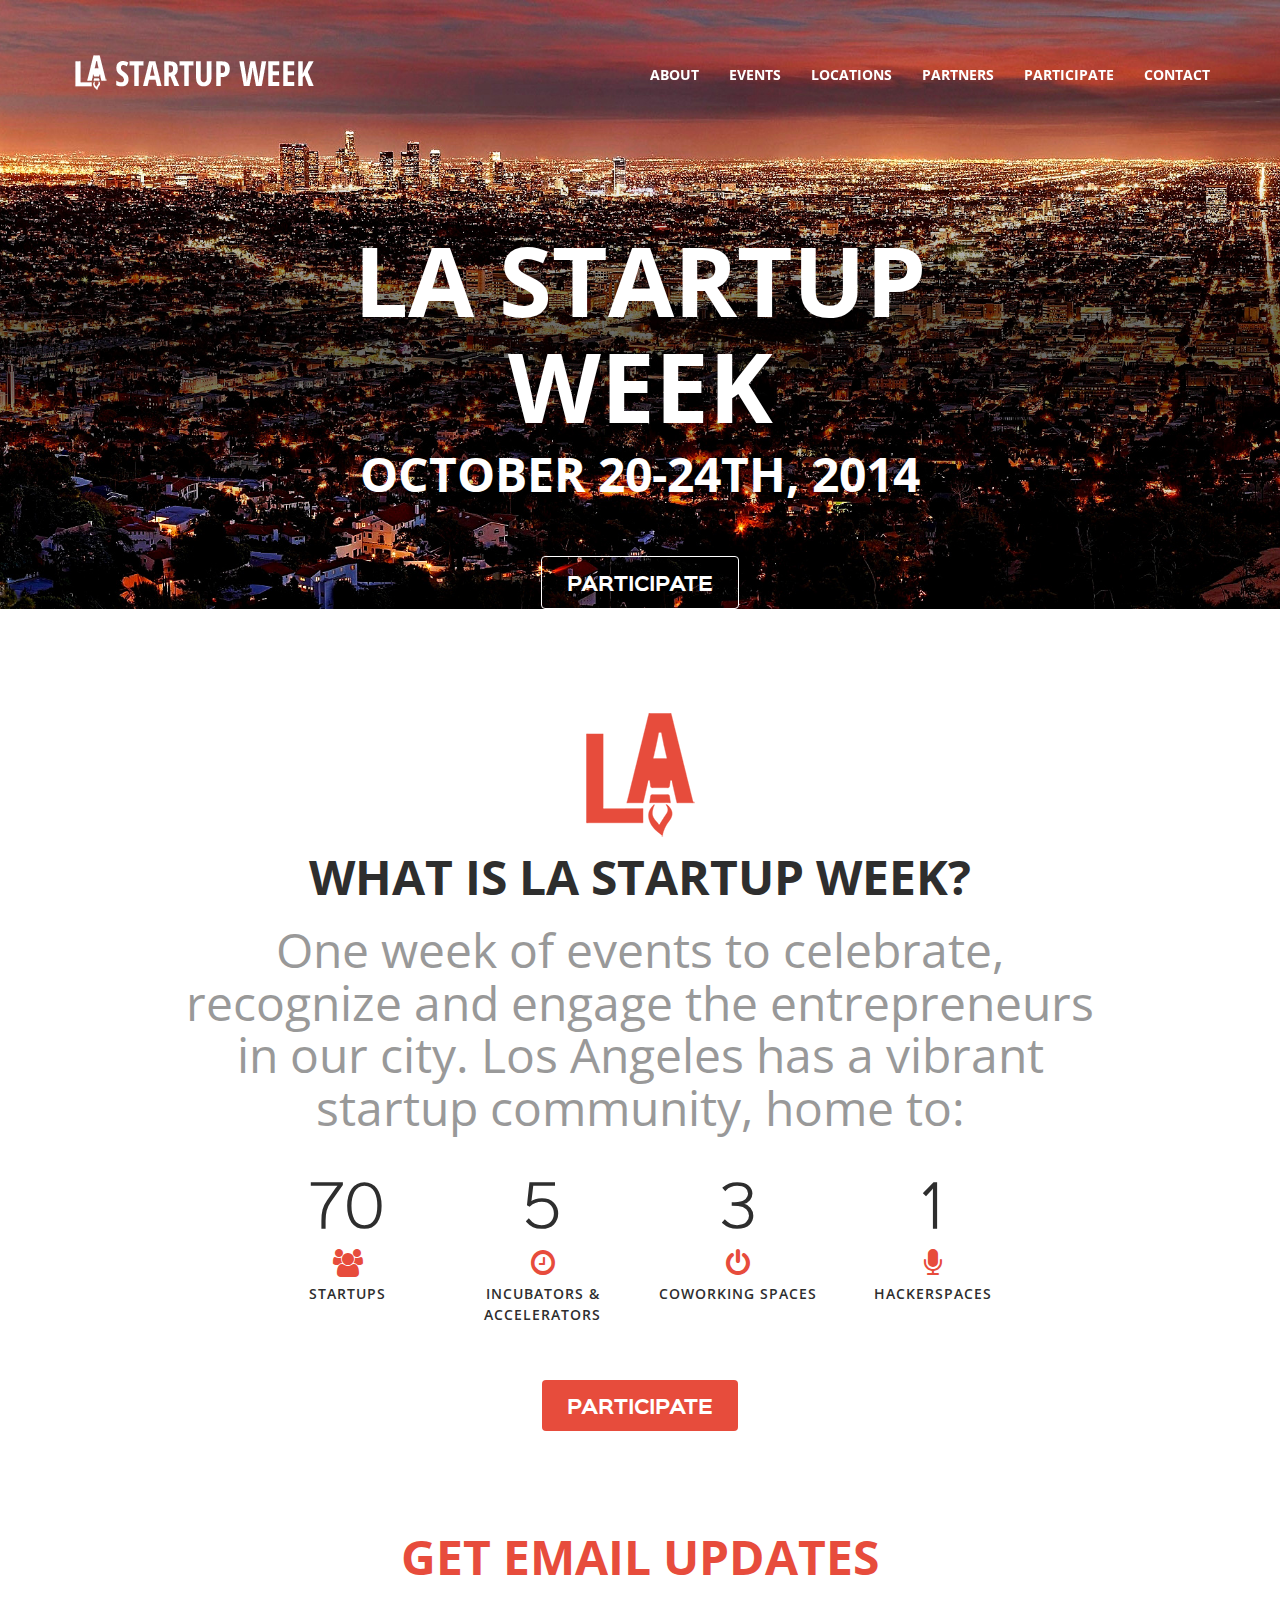
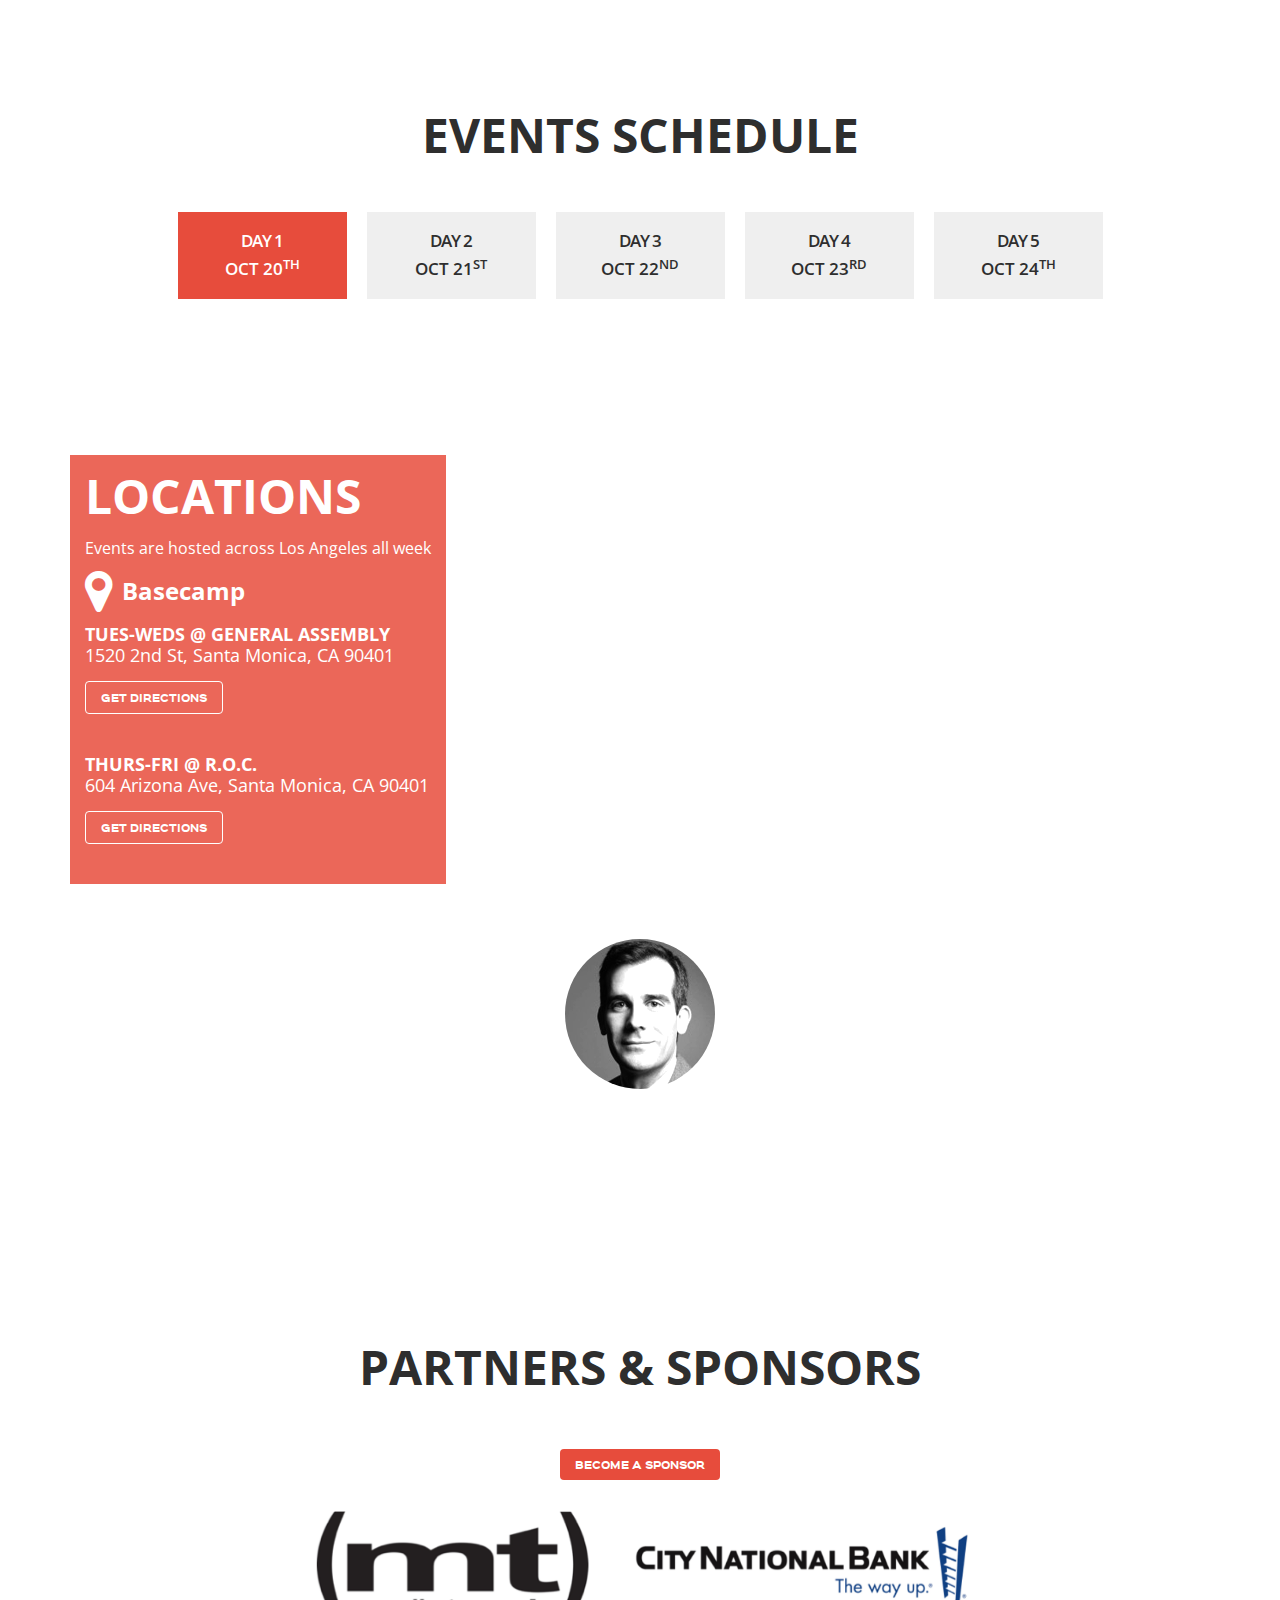
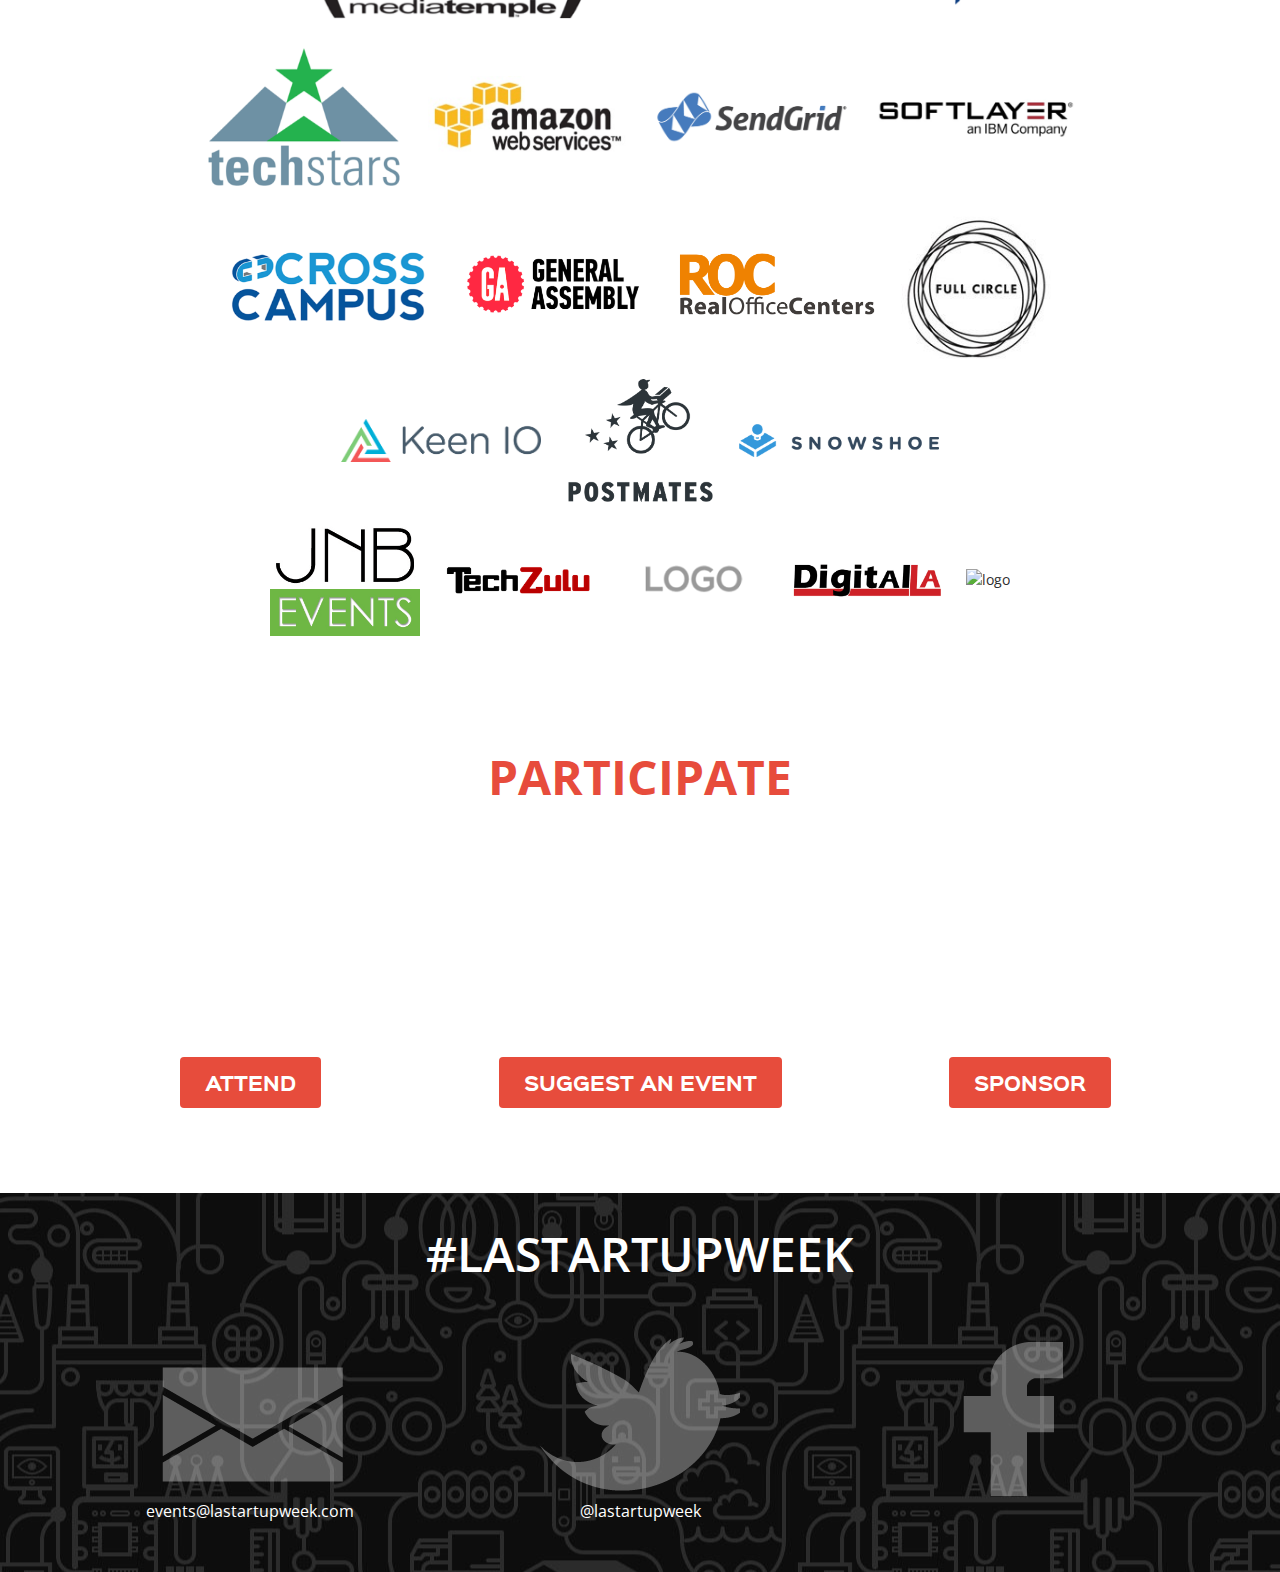
==== commit bae6dfb2: "logos" ====
--- a/index.html
+++ b/index.html
@@ -455,7 +455,13 @@
                             <img class="img-responsive" src="img/logo_07.png" alt="logo" style="width:200px;">
                             <img class="img-responsive" src="img/logo_08.png" alt="logo" style="width:200px;">
                             <img class="img-responsive" src="img/logo_06.png" alt="logo" style="width:200px;">
-                            <img class="img-responsive" src="img/logo_13.png" alt="logo" style="width:200px;">
+                            <img class="img-responsive" src="img/logo_13.png" alt="logo" style="width:150px;">
+                        </div>
+
+                        <div class="sponsor-slider">
+                            <img class="img-responsive" src="img/kio.png" alt="logo" style="width:200px;">
+                            <img class="img-responsive" src="img/pm.png" alt="logo" style="width:150px;">
+                            <img class="img-responsive" src="img/ss.png" alt="logo" style="width:200px;">
                         </div>
                         
                         <div class="sponsor-slider">
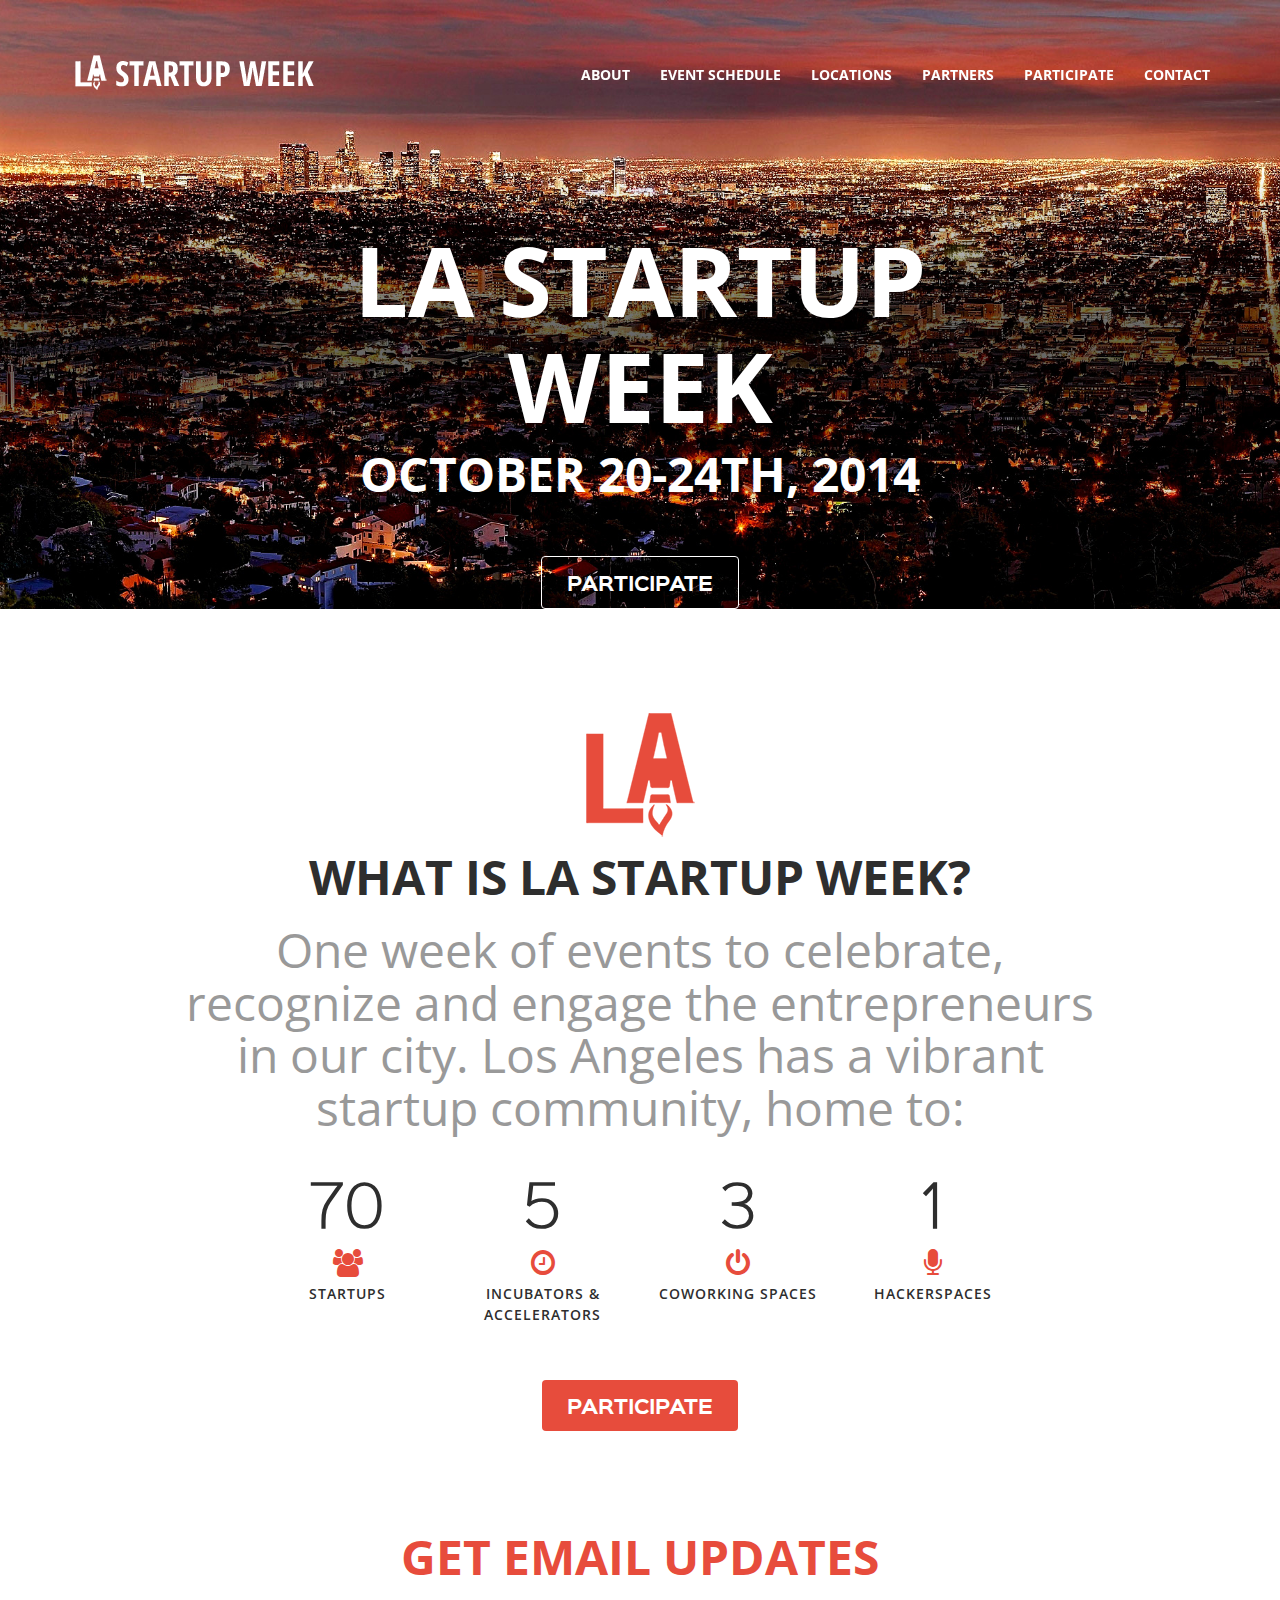
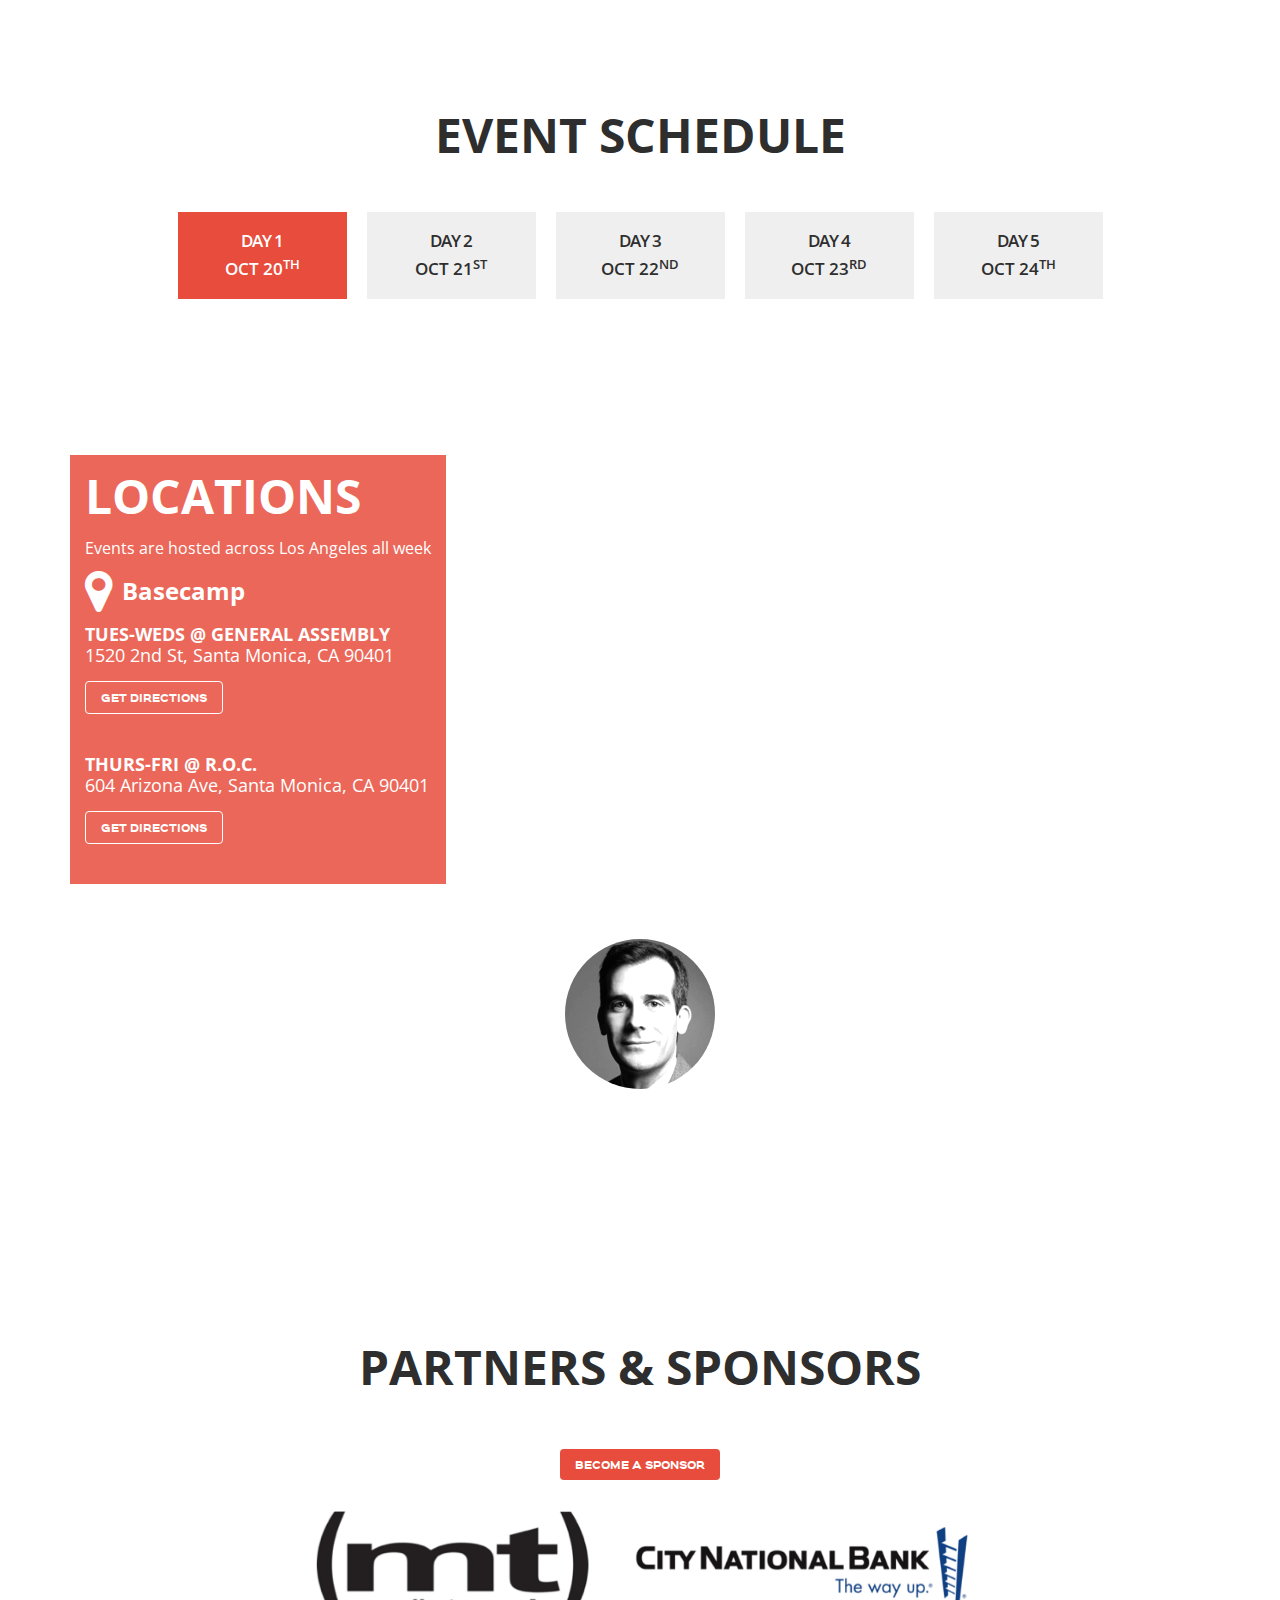
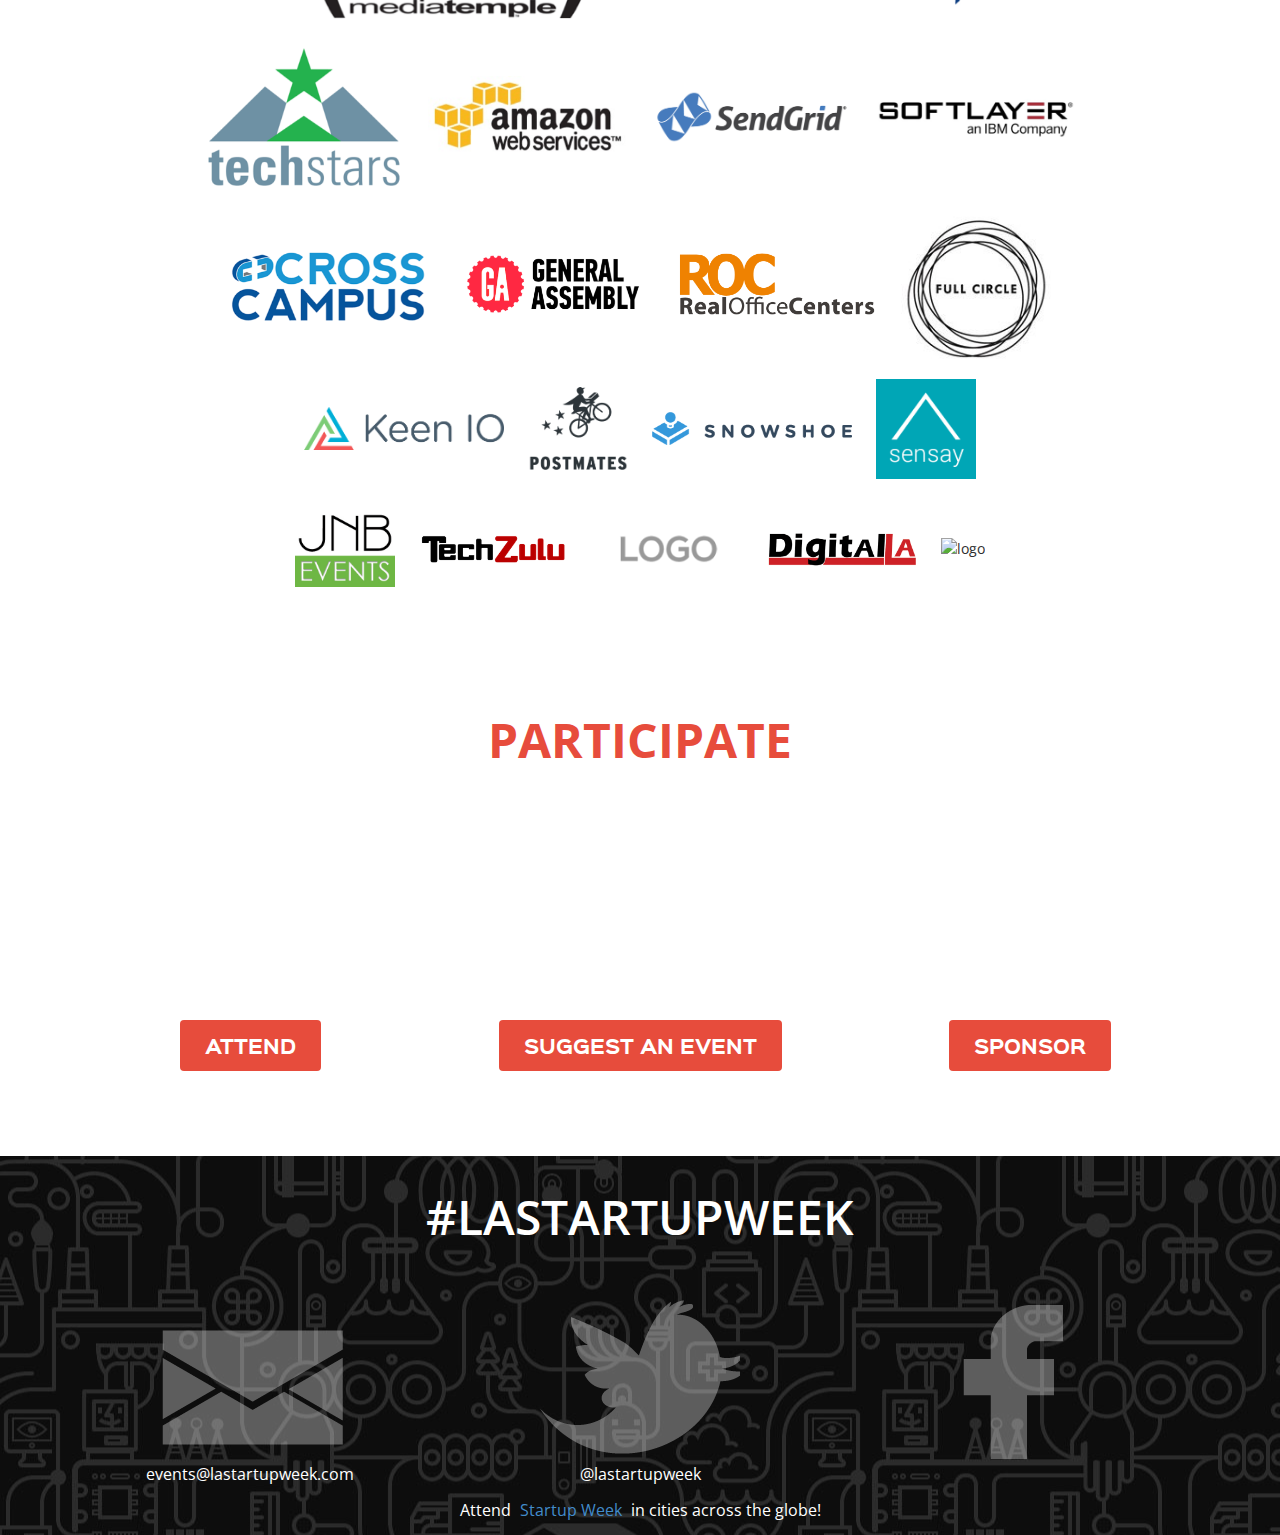
==== commit 8ad3181b: "logo updates" ====
--- a/index.html
+++ b/index.html
@@ -11,7 +11,8 @@
         <meta http-equiv="X-UA-Compatible" content="IE=edge,chrome=1">
         <meta name="description" content="LA Startup Week is a week long series of events held as a catalyst for innovation, creativity, and entrepreneurship in the Los Angeles community.">
          <meta name="keywords" content="LA startup week, los angeles startup week, los angeles startups, LA startups, LA tech event, los angeles tech event, los angeles incubator, los angeles accelerator, LASW, la coworking, los angeles coworking">
-        <meta name="author" content="themecube">
+        <meta name="author" content="LASTARTUPWEEK">
+        <meta property="og:image" content="http://lastartupweek.com/img/logo_large.jpg">
         
         <!-- viewport settings -->
         <meta name="viewport" content="width=device-width, initial-scale=1.0, maximum-scale=1.0, user-scalable=no" />
@@ -62,7 +63,7 @@
               <ul class="nav navbar-nav navbar-right uppercase">
                 <li><a data-scroll href="#overview">about</a></li>
                 <!-- <li><a data-scroll href="#speakers">Team</a></li> -->
-                <li><a data-scroll href="#schedule">Events</a></li>
+                <li><a data-scroll href="#schedule">Event Schedule</a></li>
                 <li><a data-scroll href="#venue">Locations</a></li>
                 <li><a data-scroll href="#sponsors">Partners</a></li>
              <!--   <li><a data-scroll href="#faq-gallery">FAQ</a></li> -->
@@ -267,7 +268,7 @@
         	<div class="container">
             	<div class="row">
                 	<div class="col-lg-10 col-lg-offset-1">
-                    	<h2 class="uppercase text-center">Events Schedule</h2>
+                    	<h2 class="uppercase text-center">Event Schedule</h2>
                         
                         <div id="days" class="owl-carousel">
                         	<div class="item uppercase">
@@ -460,12 +461,13 @@
 
                         <div class="sponsor-slider">
                             <img class="img-responsive" src="img/kio.png" alt="logo" style="width:200px;">
-                            <img class="img-responsive" src="img/pm.png" alt="logo" style="width:150px;">
+                            <img class="img-responsive" src="img/pm.png" alt="logo" style="width:100px;">
                             <img class="img-responsive" src="img/ss.png" alt="logo" style="width:200px;">
+                            <img class="img-responsive" src="img/sensay_logo.jpg" alt="logo" style="width:100px;">
                         </div>
                         
                         <div class="sponsor-slider">
-                            <img class="img-responsive" src="img/logo_09.png" alt="logo" style="width:150px;">
+                            <img class="img-responsive" src="img/logo_09.png" alt="logo" style="width:100px;">
                             <img class="img-responsive" src="img/logo_10.png" alt="logo" style="width:150px;">
                             <img class="img-responsive" src="img/logo_12.png" alt="logo" style="width:150px;">
                             <img class="img-responsive" src="img/logo_14.png" alt="logo" style="width:150px;">
@@ -681,6 +683,7 @@
                     </div> -->
                 </div>
             </div>
+            <p style="color:white;text-align:center;width:100%;margin:0;padding-bottom:10px;">Attend <a href="http://www.startupweek.co/" target="_blank">Startup Week</a> in cities across the globe!</p>
         </section>
         
 		<!-- modernizr -->
--- a/css/main.css
+++ b/css/main.css
@@ -1093,6 +1093,10 @@
 	.event h3 {
 		font-size: 14px;
 	}
-}
-
-
+
+	.navbar-brand {
+		padding: 0;
+	}
+}
+
+
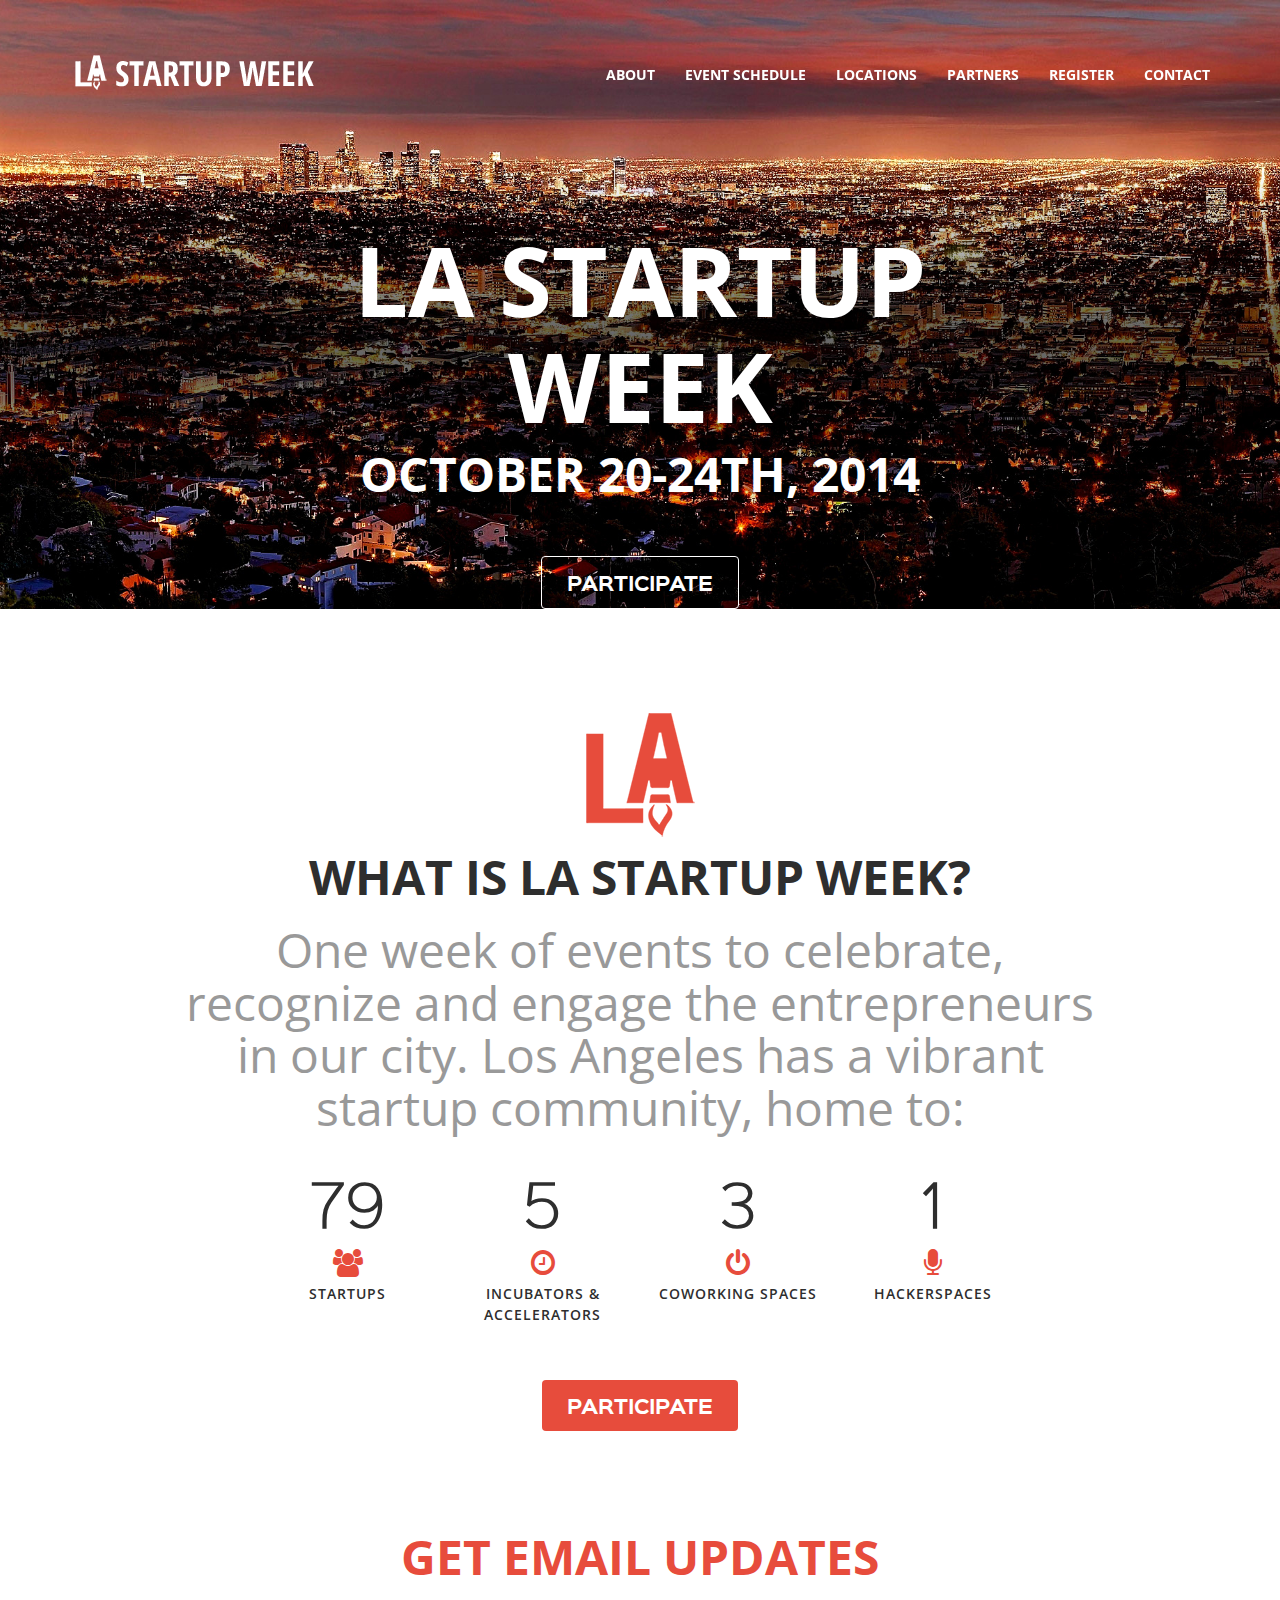
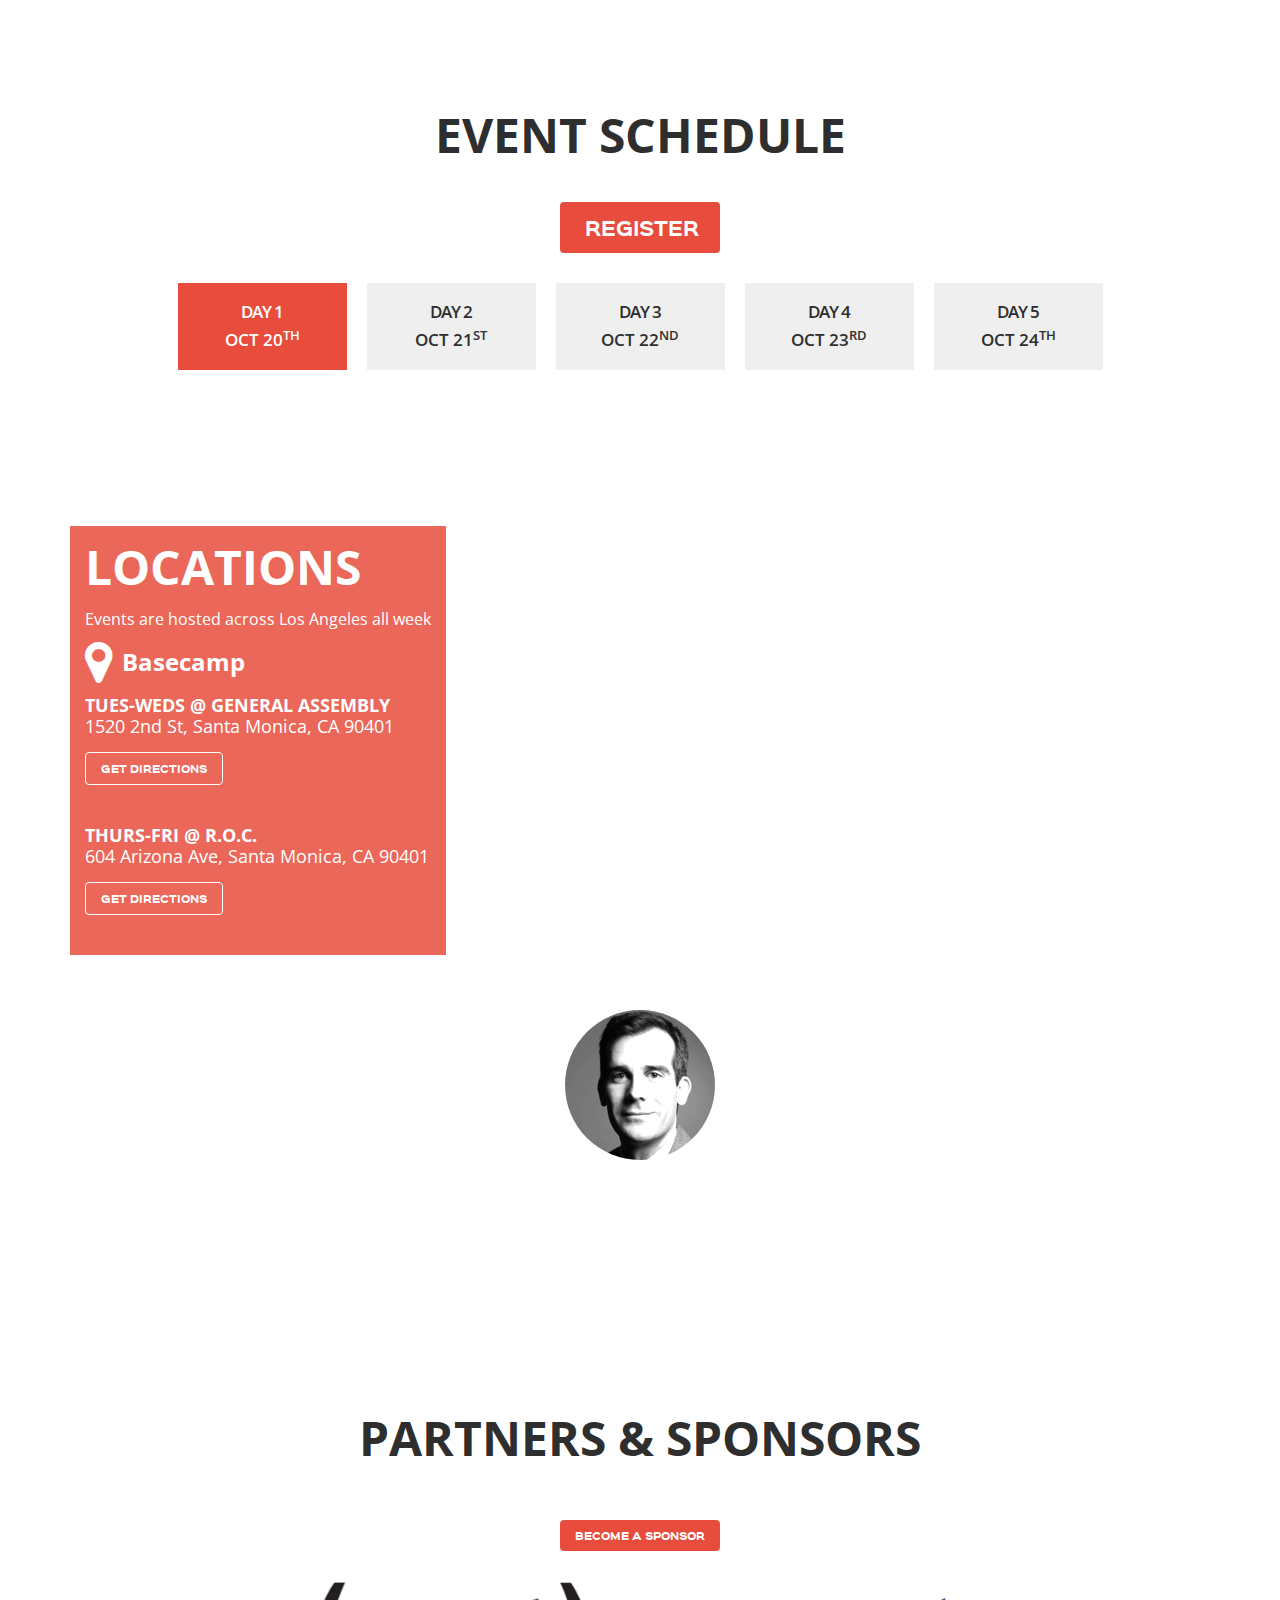
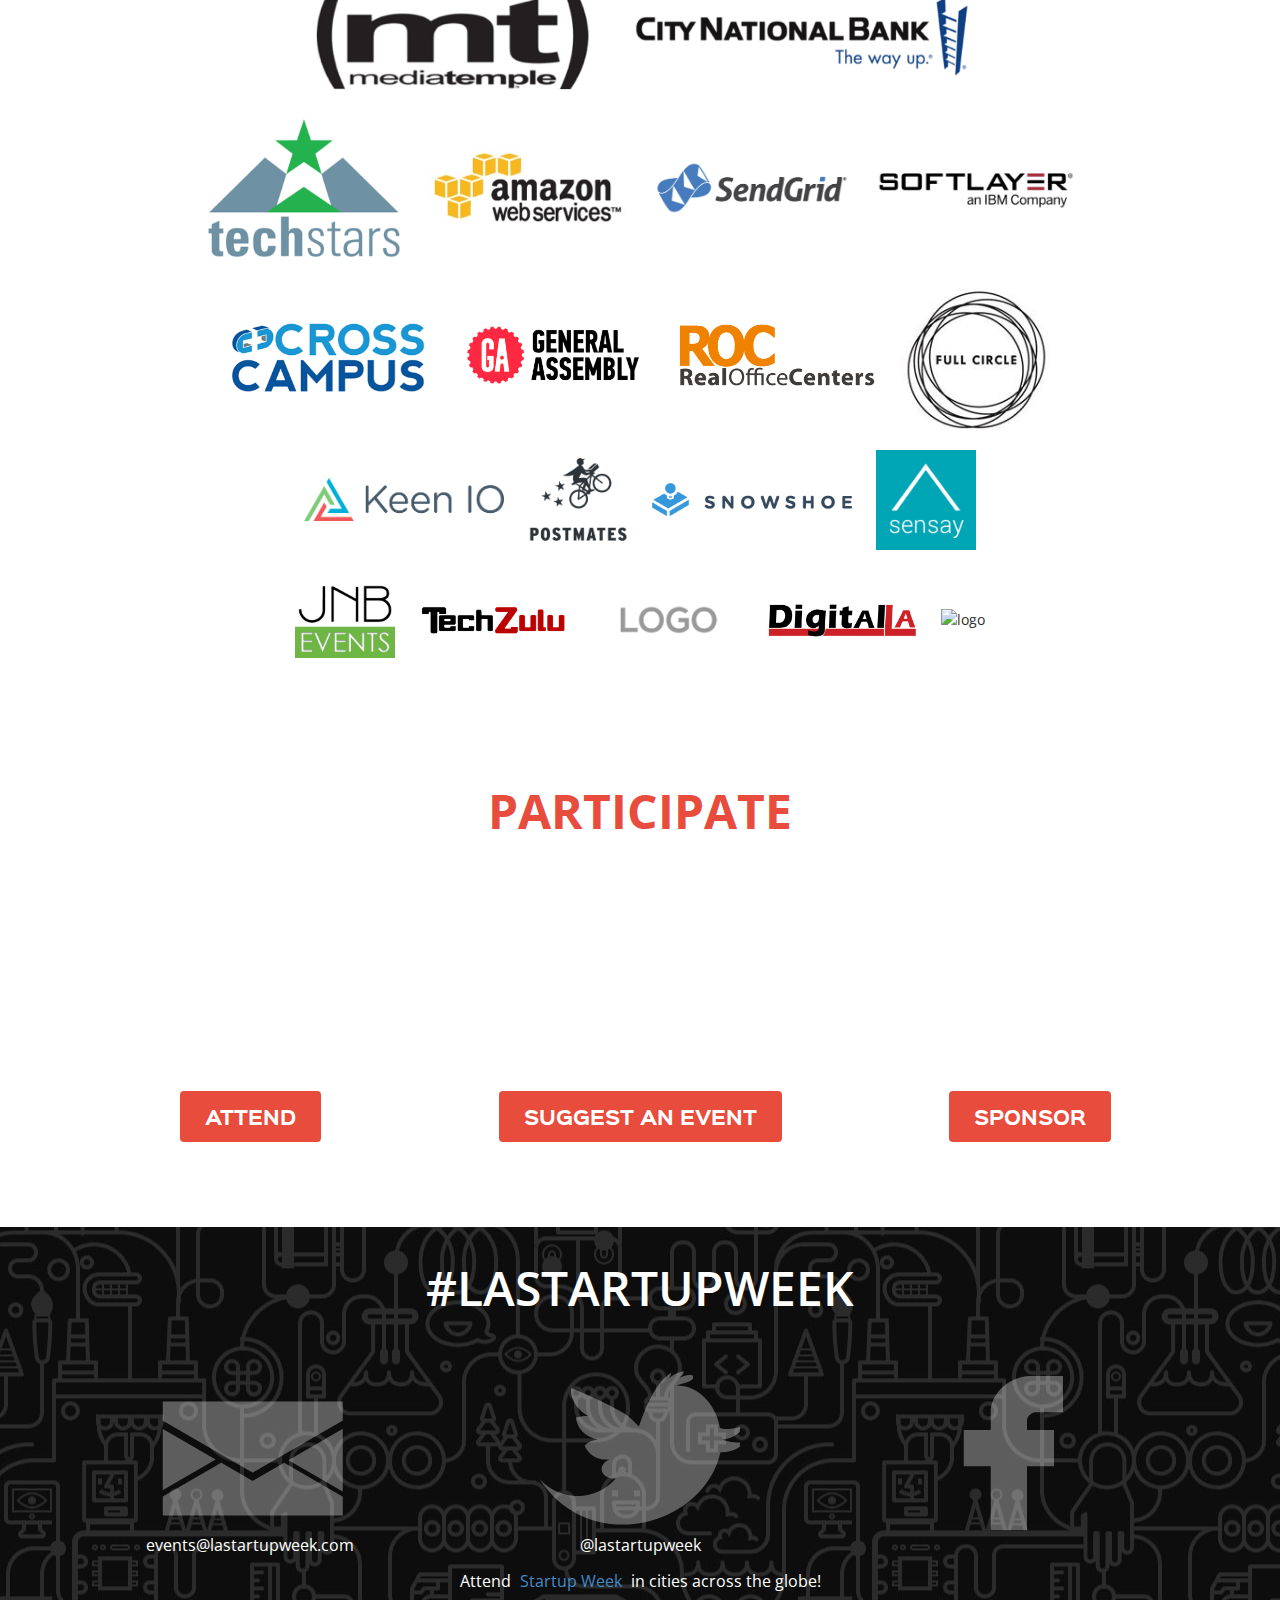
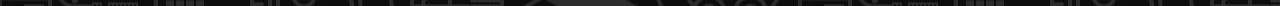
==== commit 1badbe23: "Update register buttons" ====
--- a/index.html
+++ b/index.html
@@ -67,7 +67,7 @@
                 <li><a data-scroll href="#venue">Locations</a></li>
                 <li><a data-scroll href="#sponsors">Partners</a></li>
              <!--   <li><a data-scroll href="#faq-gallery">FAQ</a></li> -->
-                <li><a data-scroll href="#register">Participate</a></li>
+                <li><a href="http://lastartupweek.eventbrite.com" target="_blank">Register</a></li>
                 <li><a data-scroll href="#contact">Contact</a></li>
               </ul>
             </div><!-- /.navbar-collapse -->
@@ -269,6 +269,9 @@
             	<div class="row">
                 	<div class="col-lg-10 col-lg-offset-1">
                     	<h2 class="uppercase text-center">Event Schedule</h2>
+                        <a class="button button-big button-dark" href="http://lastartupweek.eventbrite.com" target="_blank" style="width:160px;margin:0 auto 20px auto;display:block;">
+                            Register
+                        </a>
                         
                         <div id="days" class="owl-carousel">
                         	<div class="item uppercase">
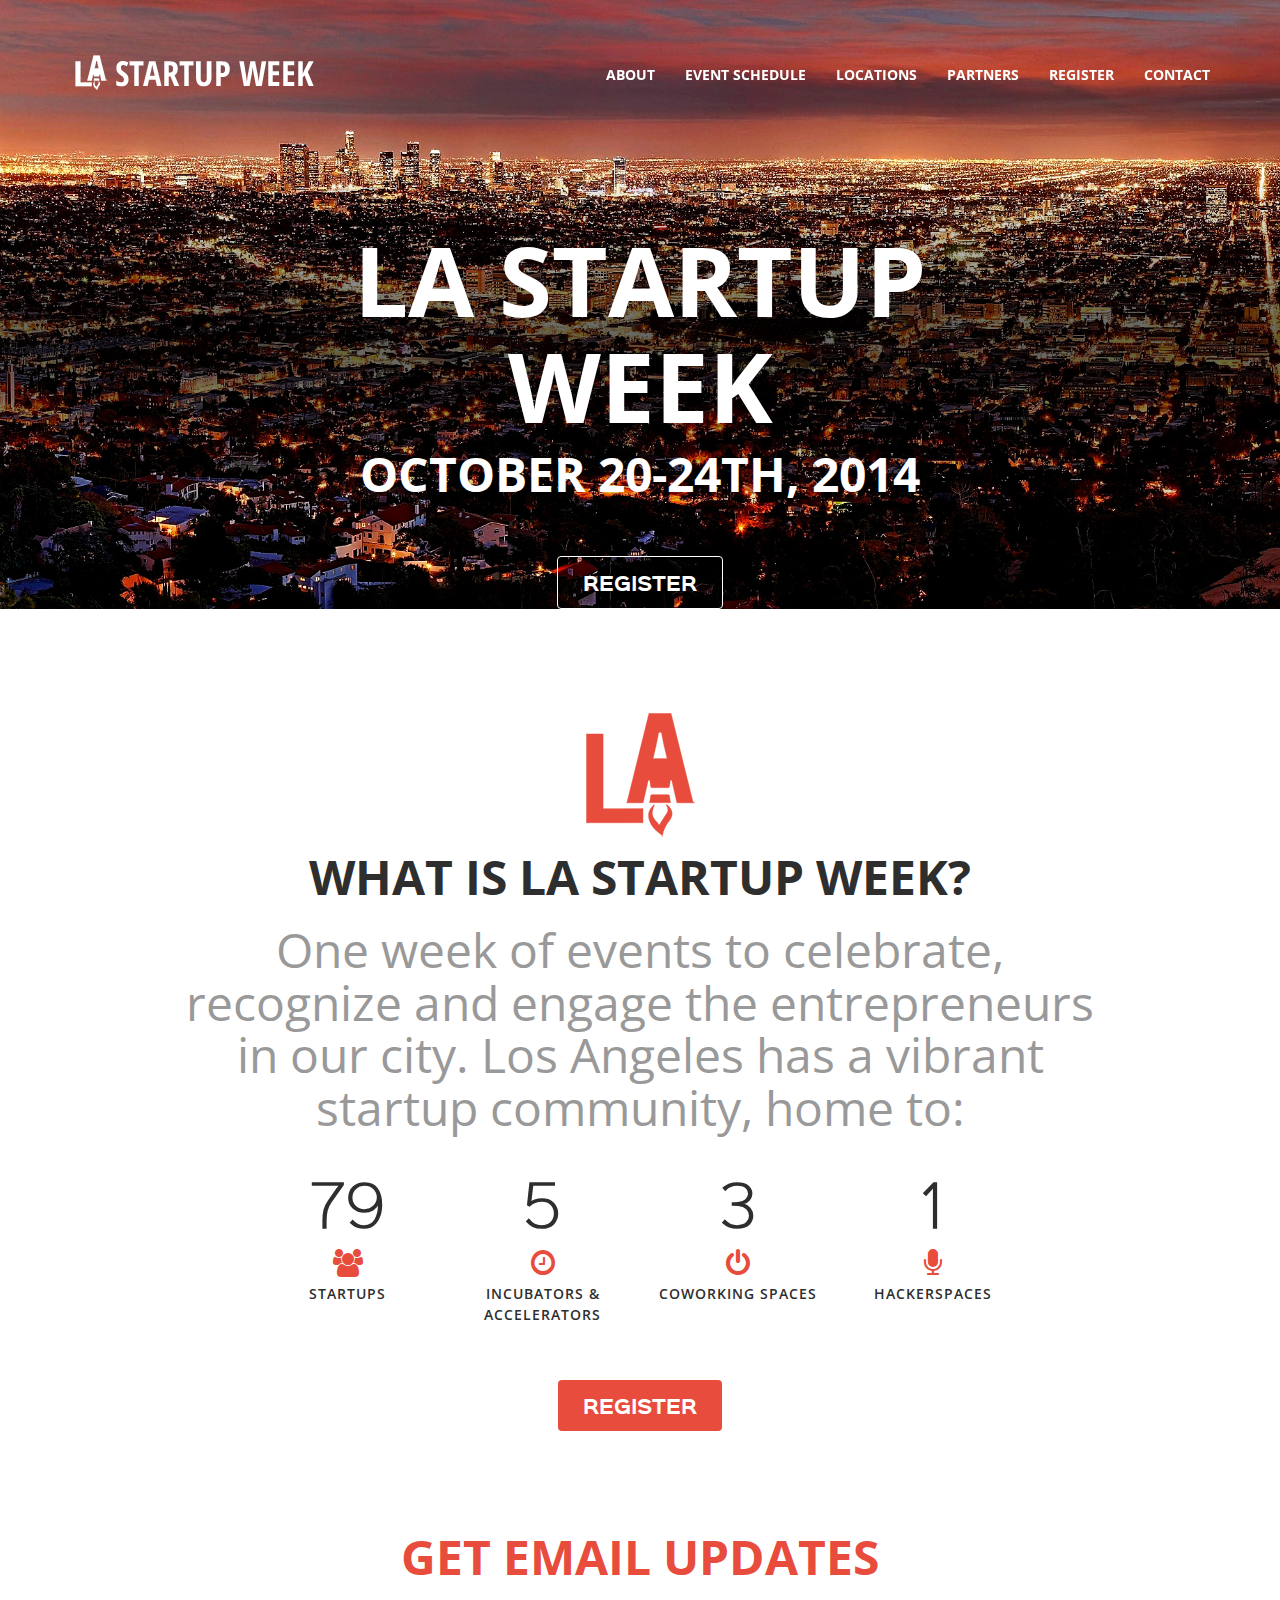
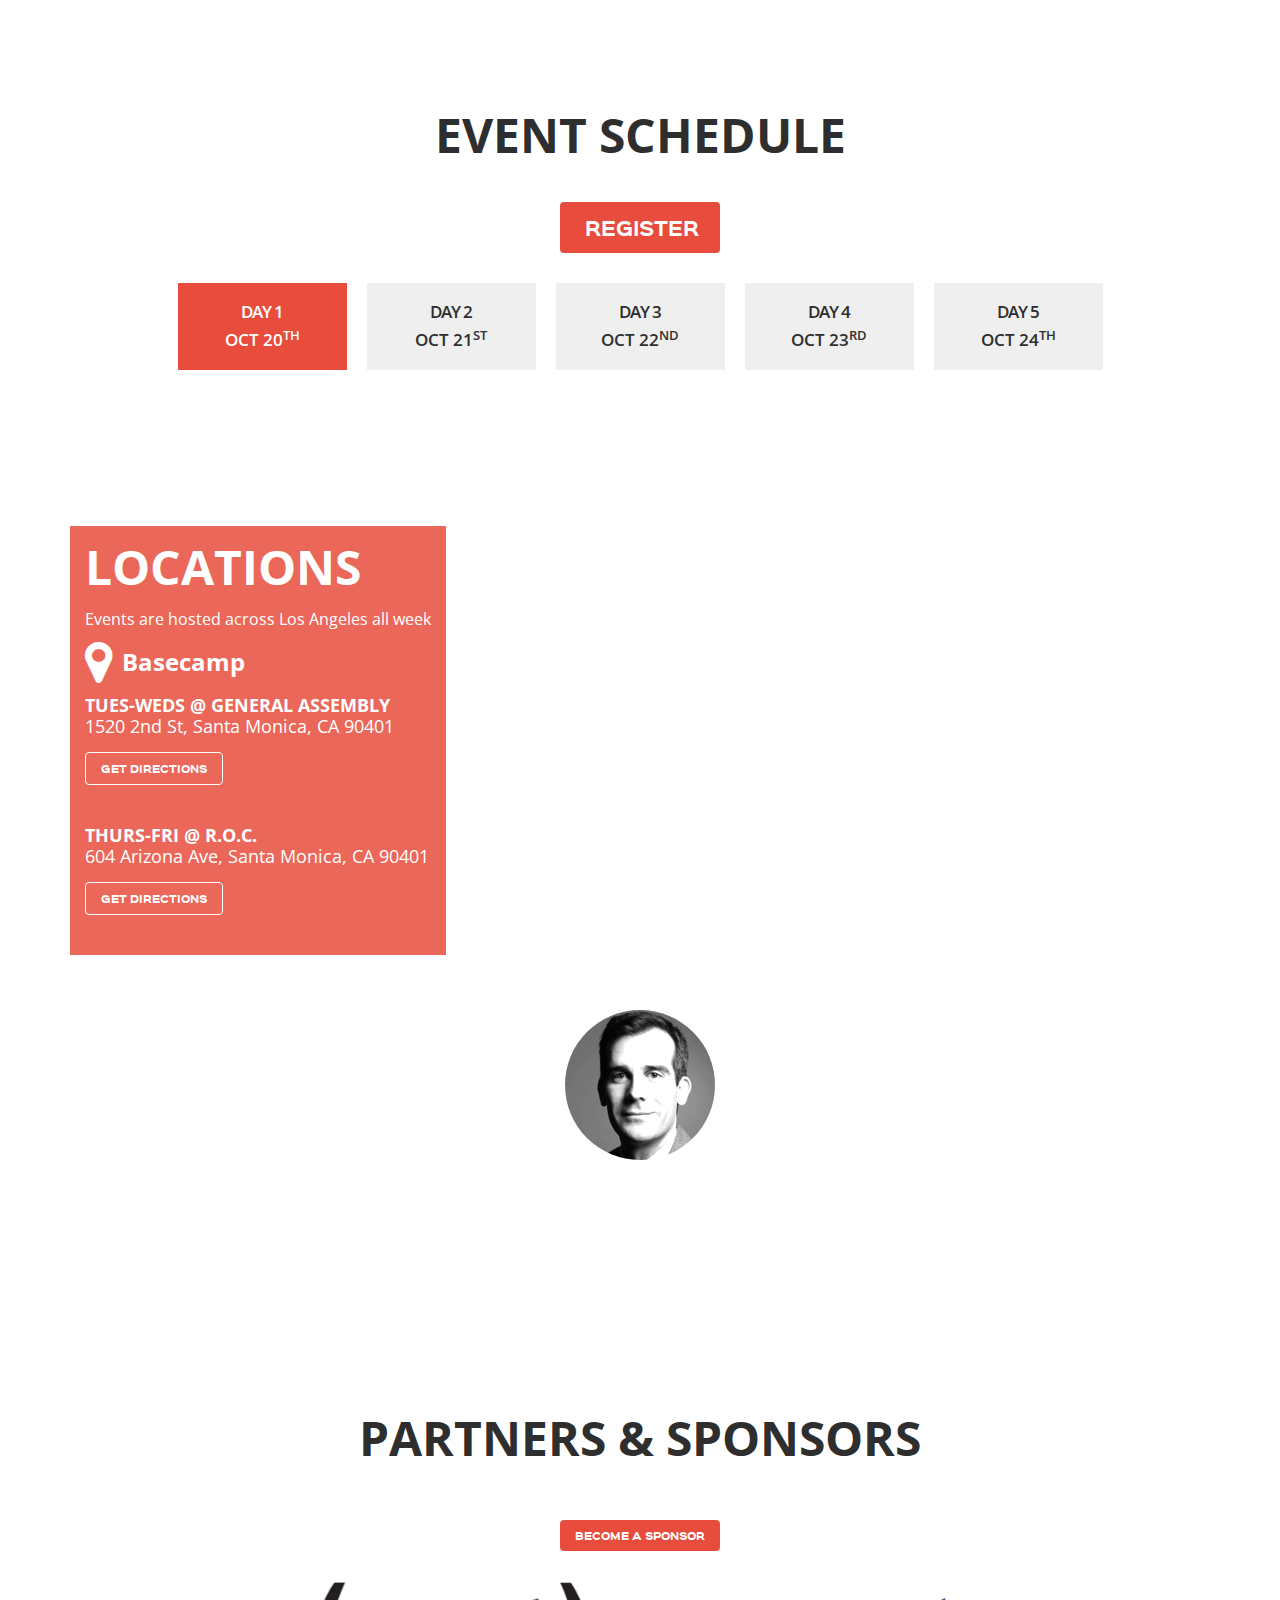
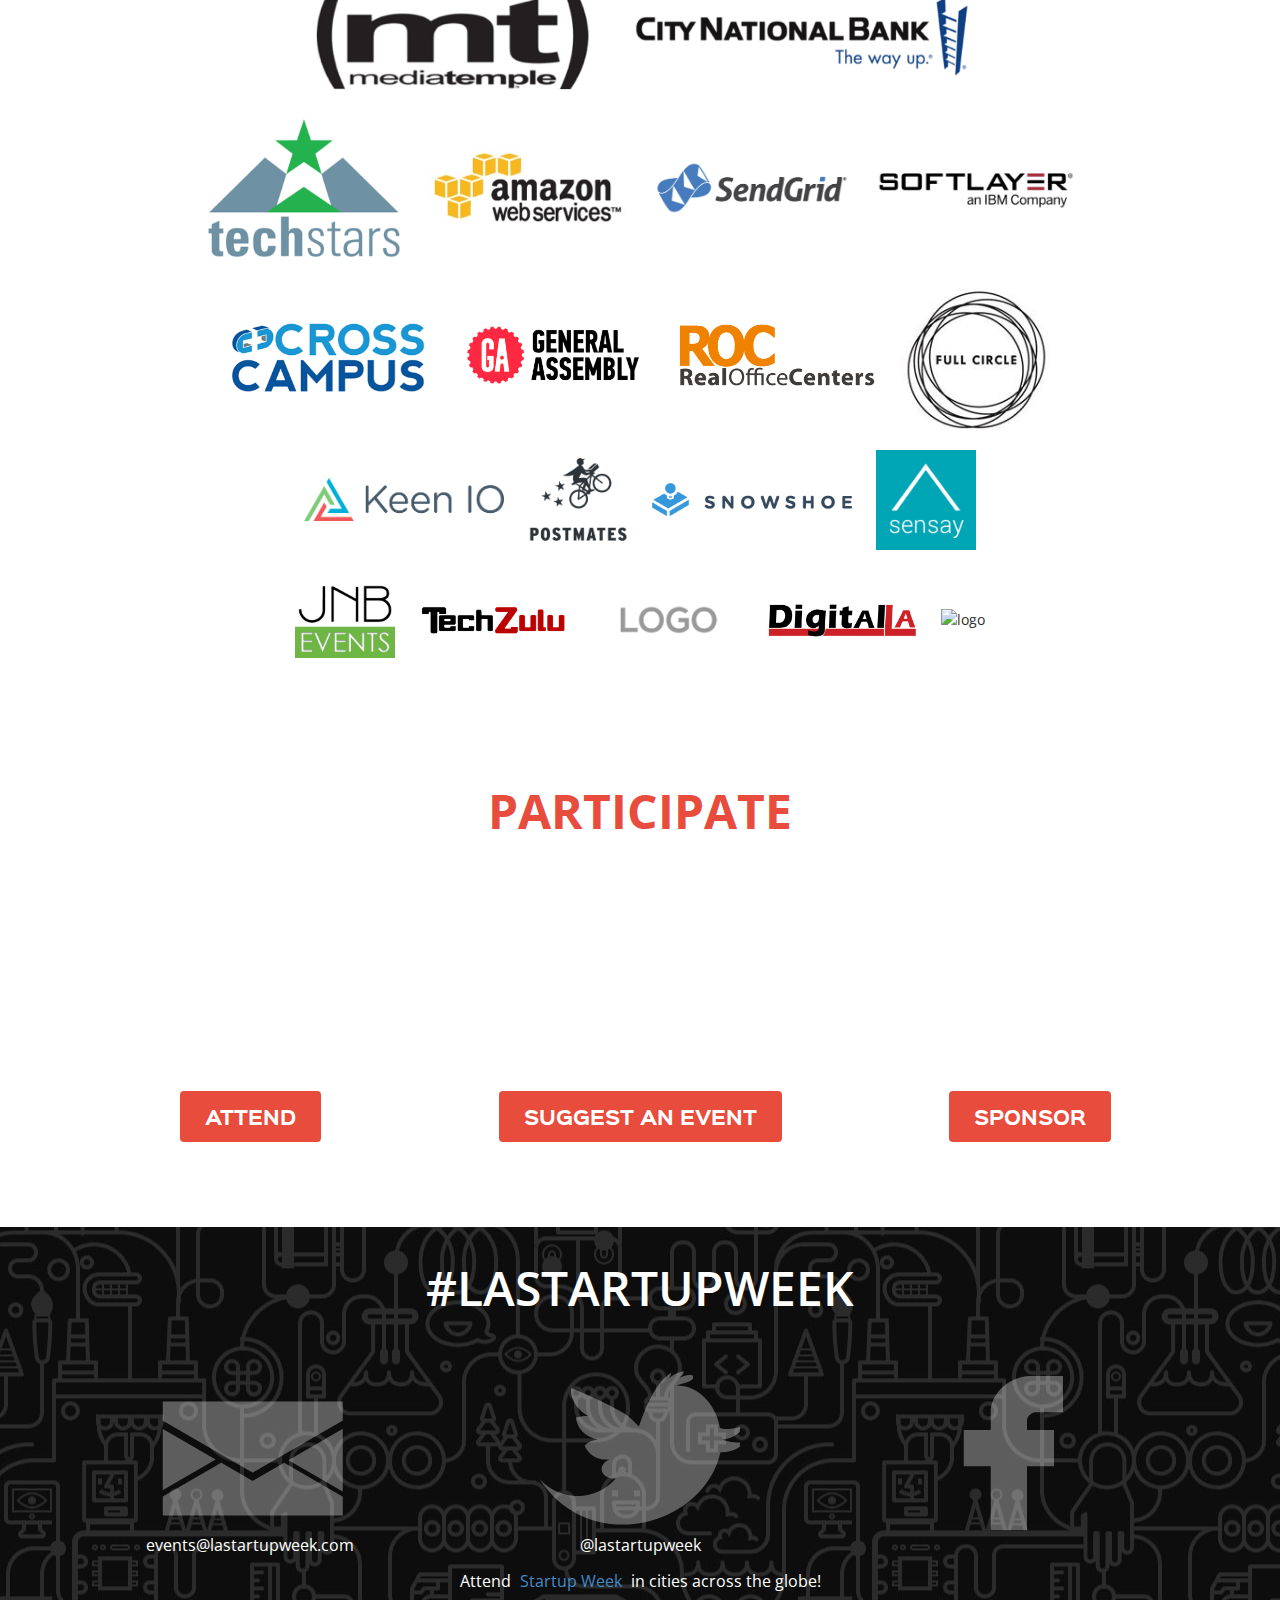
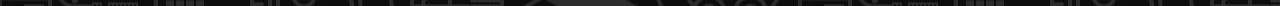
==== commit c84c99b3: "updates" ====
--- a/index.html
+++ b/index.html
@@ -86,7 +86,7 @@
                         </div>
                         
                         <div class="col-md-4 col-lg-4 col-md-offset-4 text-center">
-                            <a class="button button-big button-light register" data-scroll href="#register">Participate</a>
+                            <a class="button button-big button-light participate" href="http://lastartupweek.eventbrite.com" target="_blank">register</a>
                         </div>
                     </div>
                 </div>
@@ -143,7 +143,7 @@
                     
                     <div class="col-lg-8 col-lg-offset-2 text-center">
 
-                    	<a class="button button-big button-dark participate" data-scroll href="#register">participate</a>
+                    	<a class="button button-big button-dark participate" href="http://lastartupweek.eventbrite.com" target="_blank">register</a>
                     </div>
                    
                 </div>
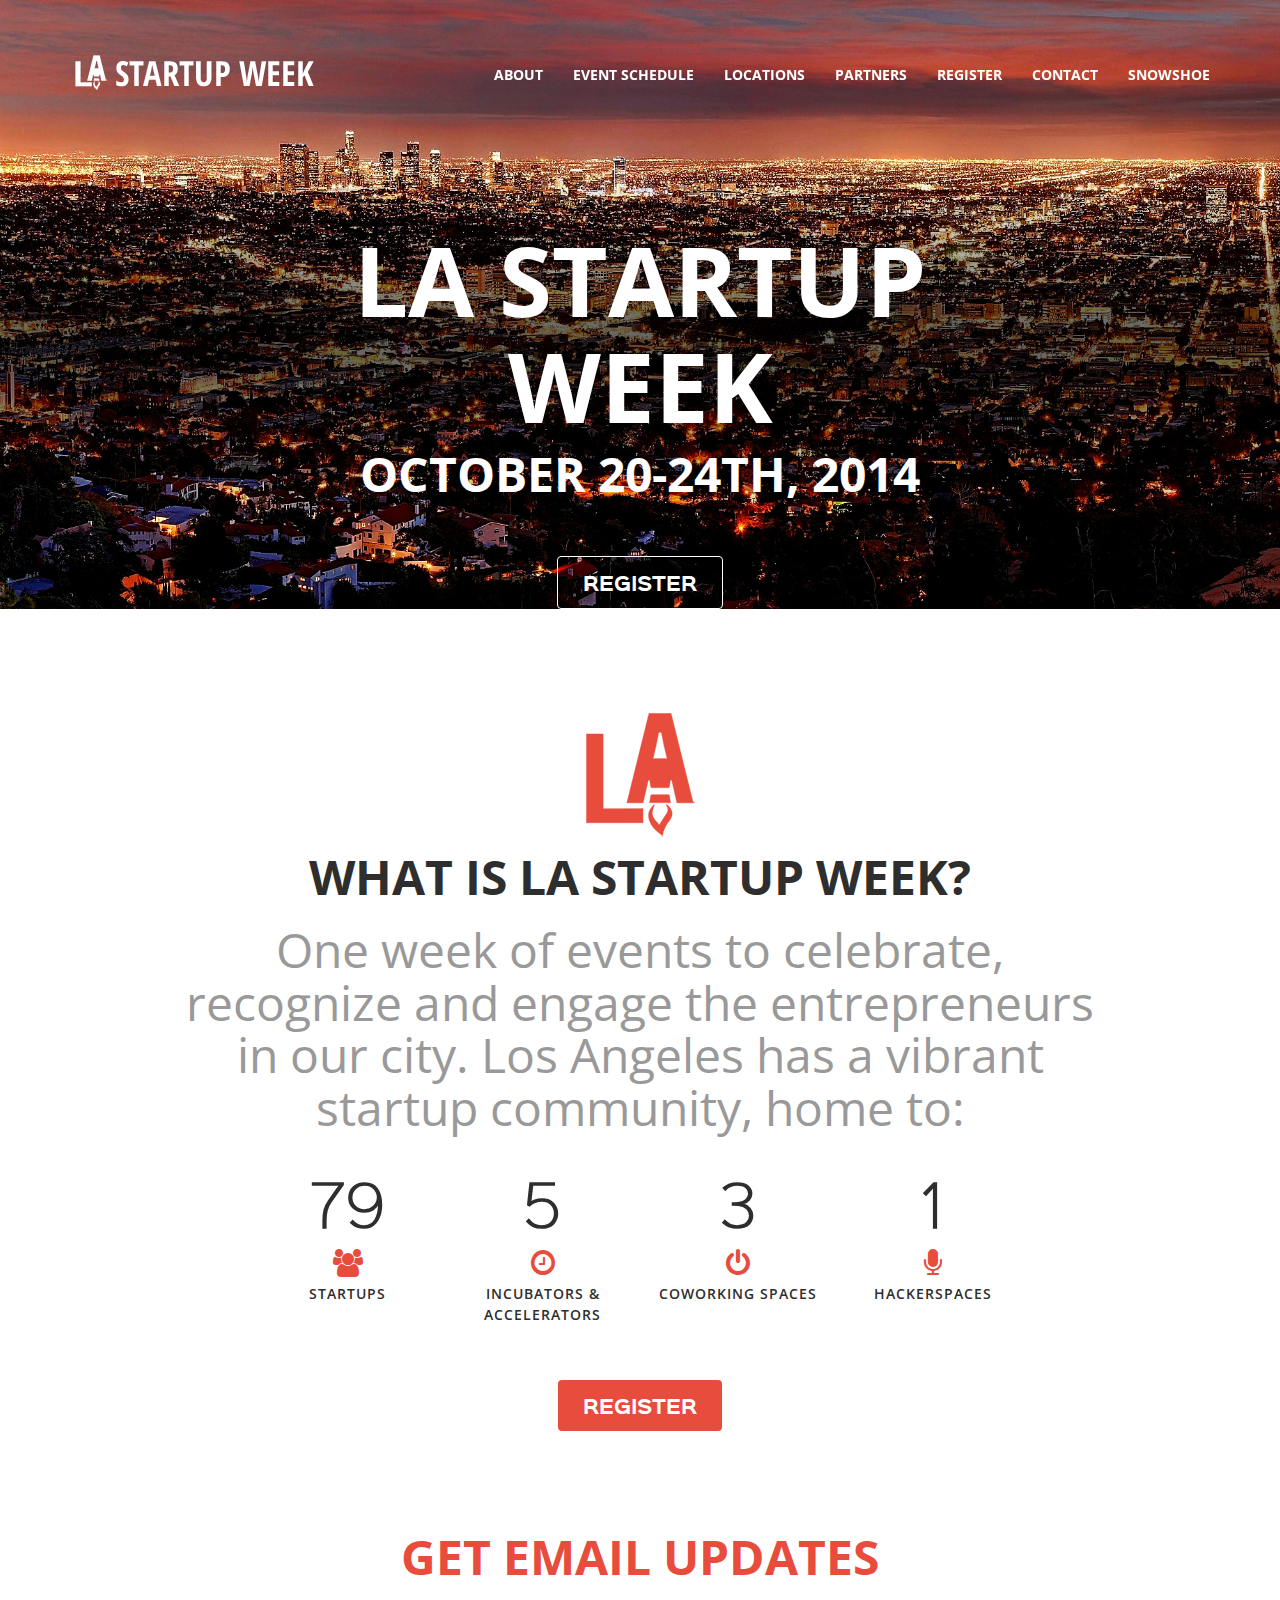
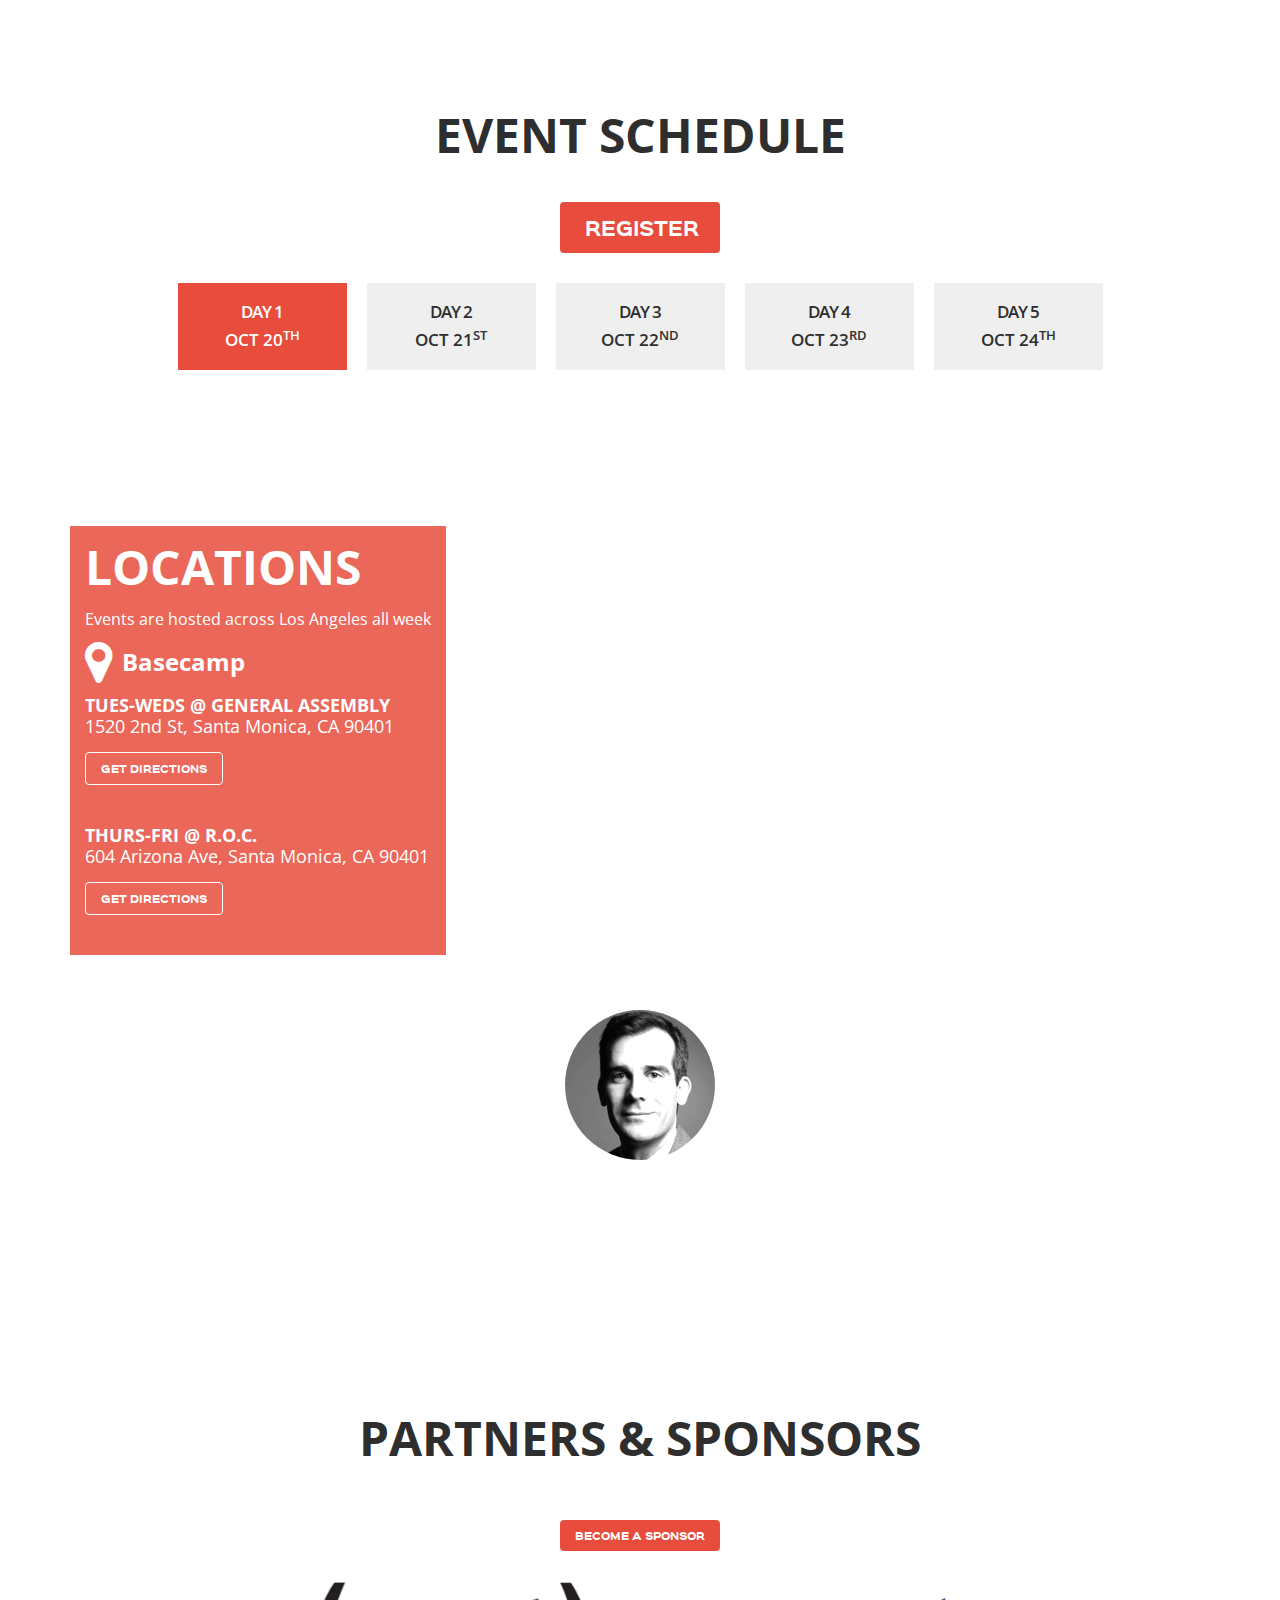
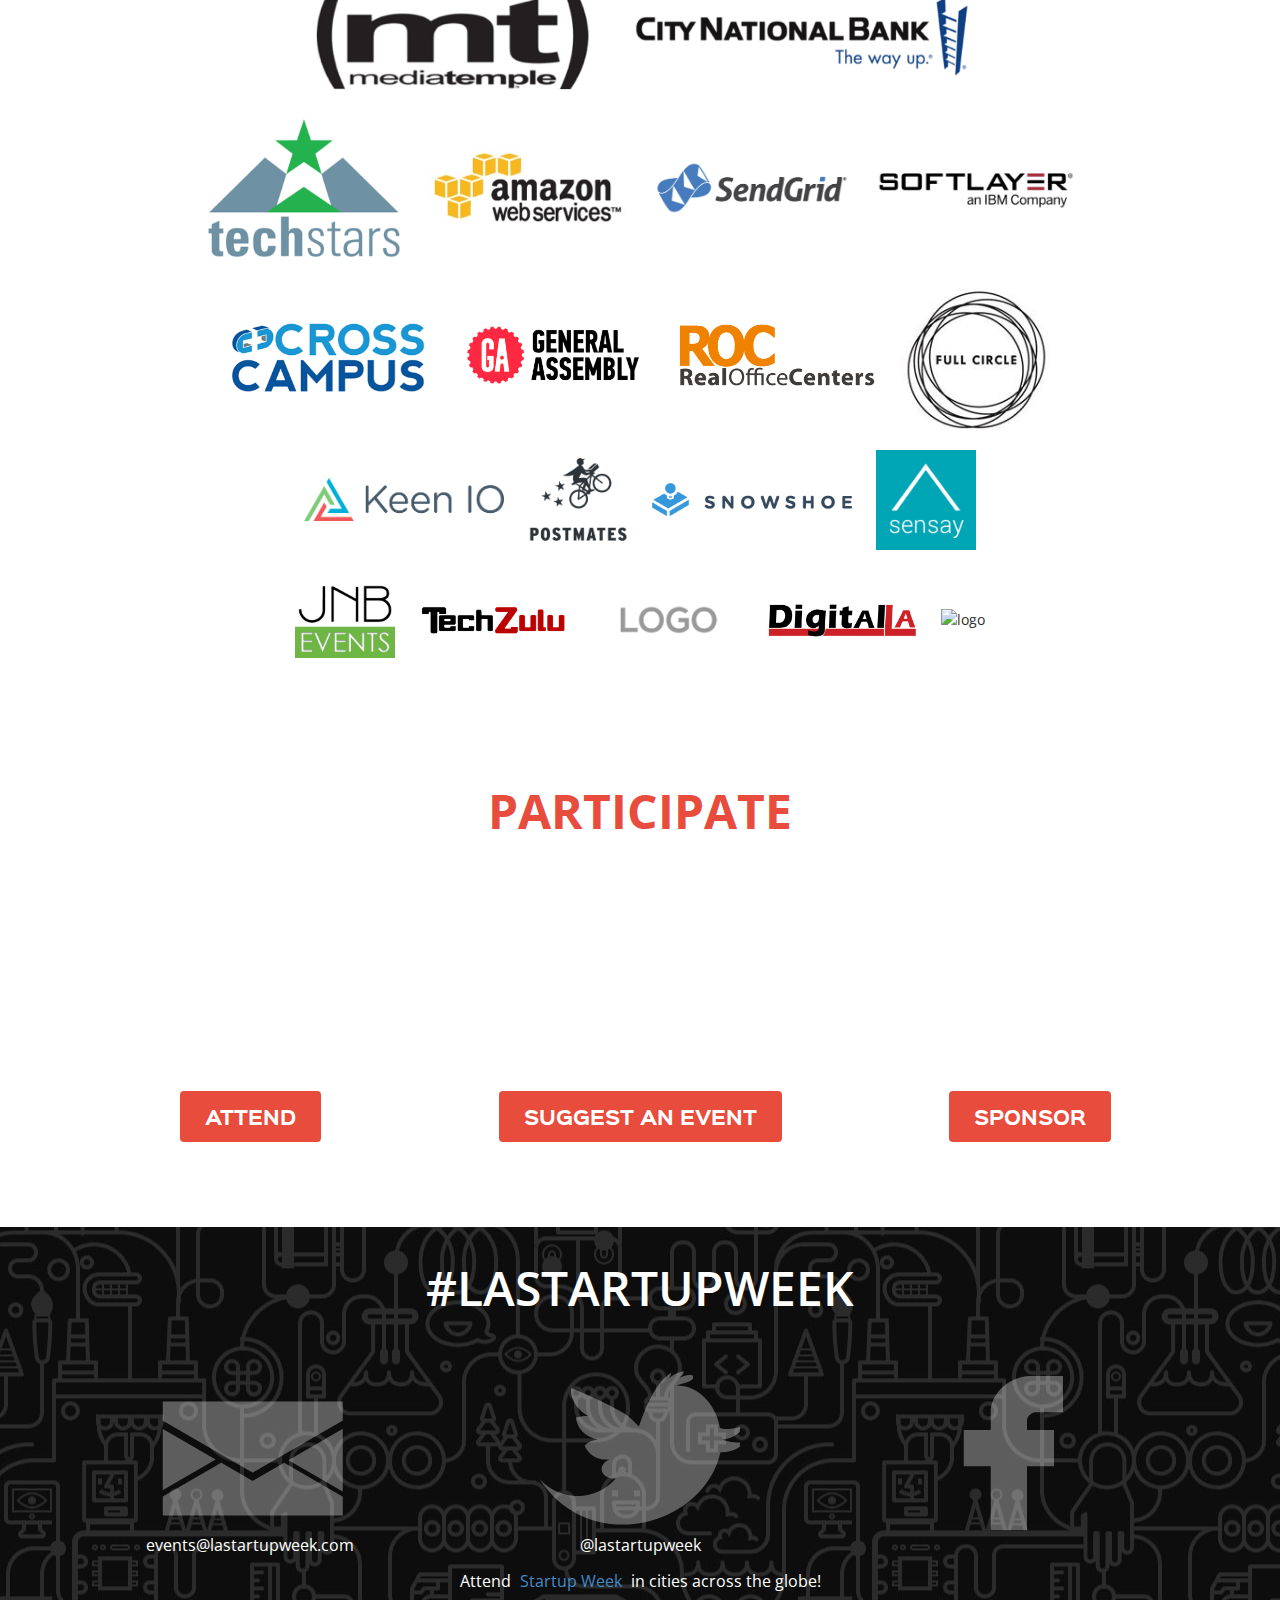
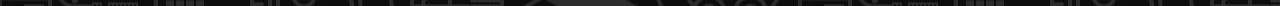
==== commit 0ec01651: "snowshoe link" ====
--- a/index.html
+++ b/index.html
@@ -69,6 +69,7 @@
              <!--   <li><a data-scroll href="#faq-gallery">FAQ</a></li> -->
                 <li><a href="http://lastartupweek.eventbrite.com" target="_blank">Register</a></li>
                 <li><a data-scroll href="#contact">Contact</a></li>
+                <li><a href="http://snow.sh/lasw" target="_blank">snowshoe</a></li>
               </ul>
             </div><!-- /.navbar-collapse -->
           </div>
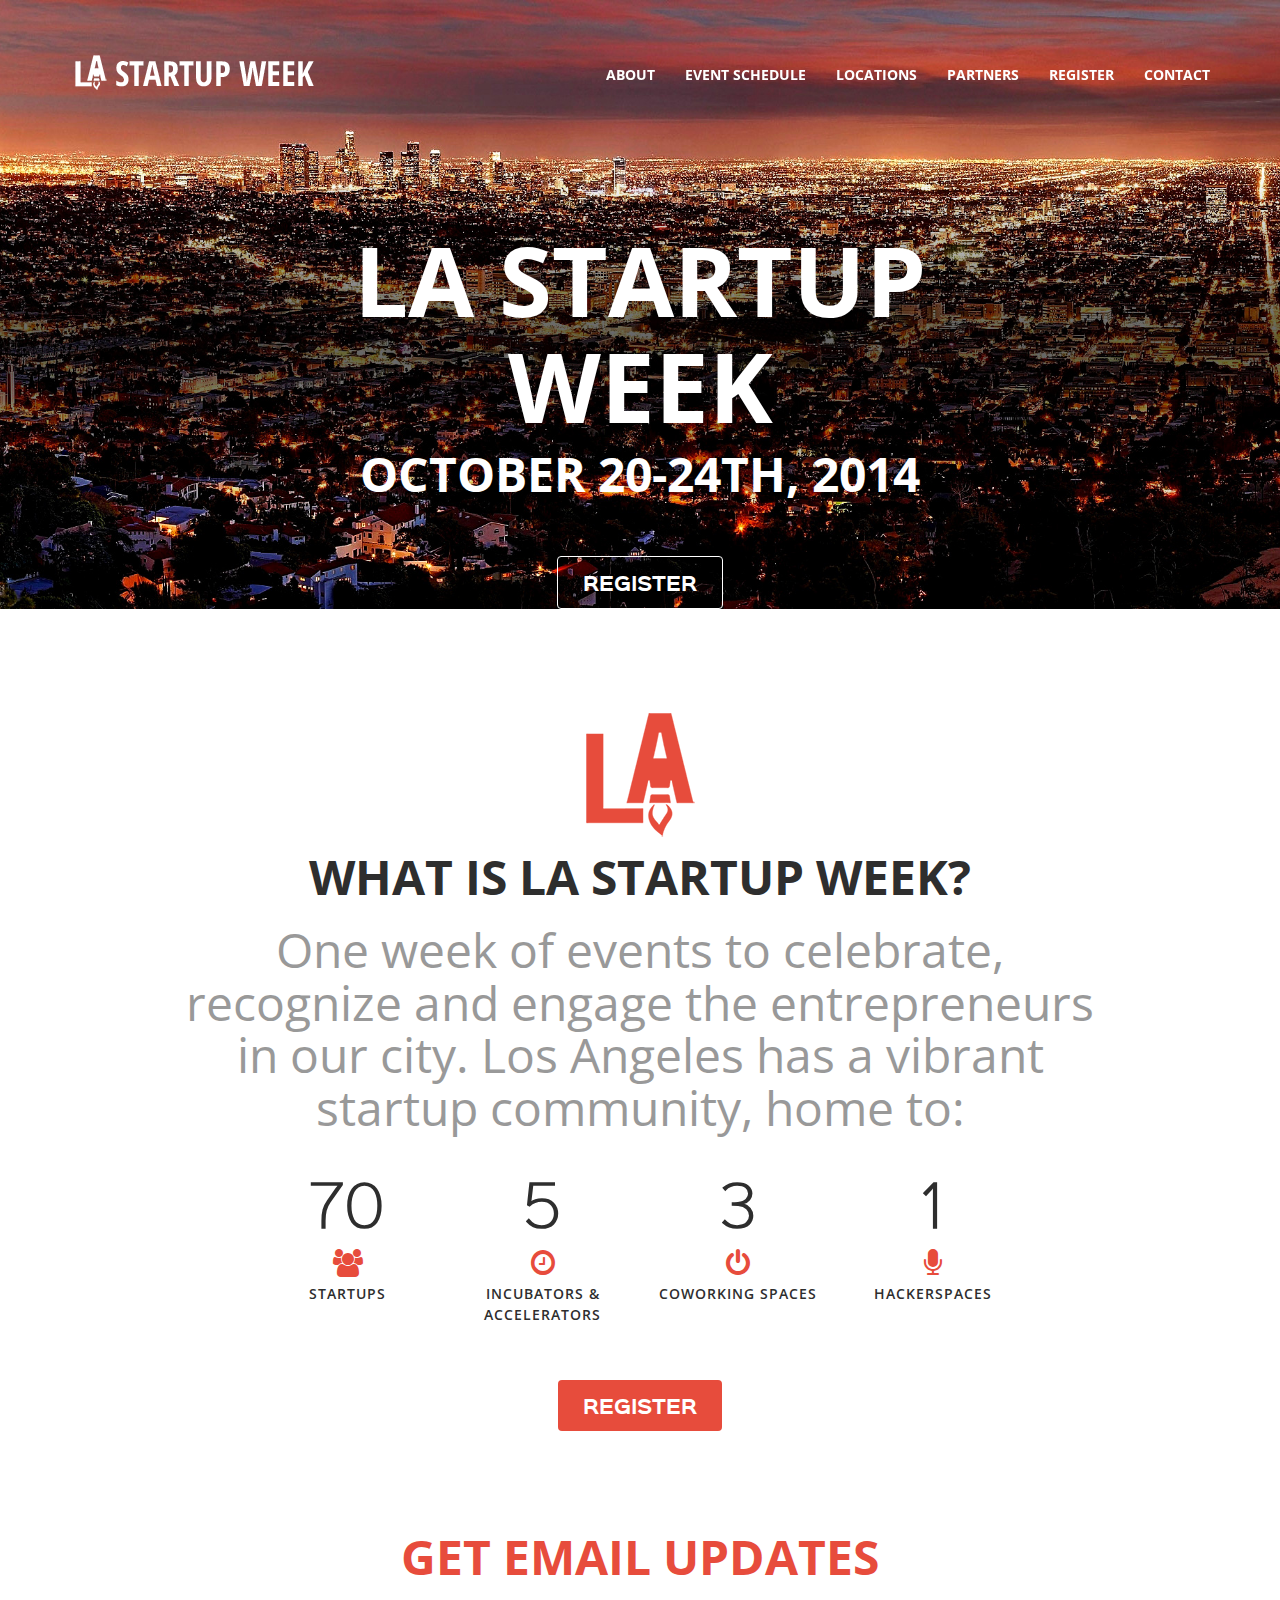
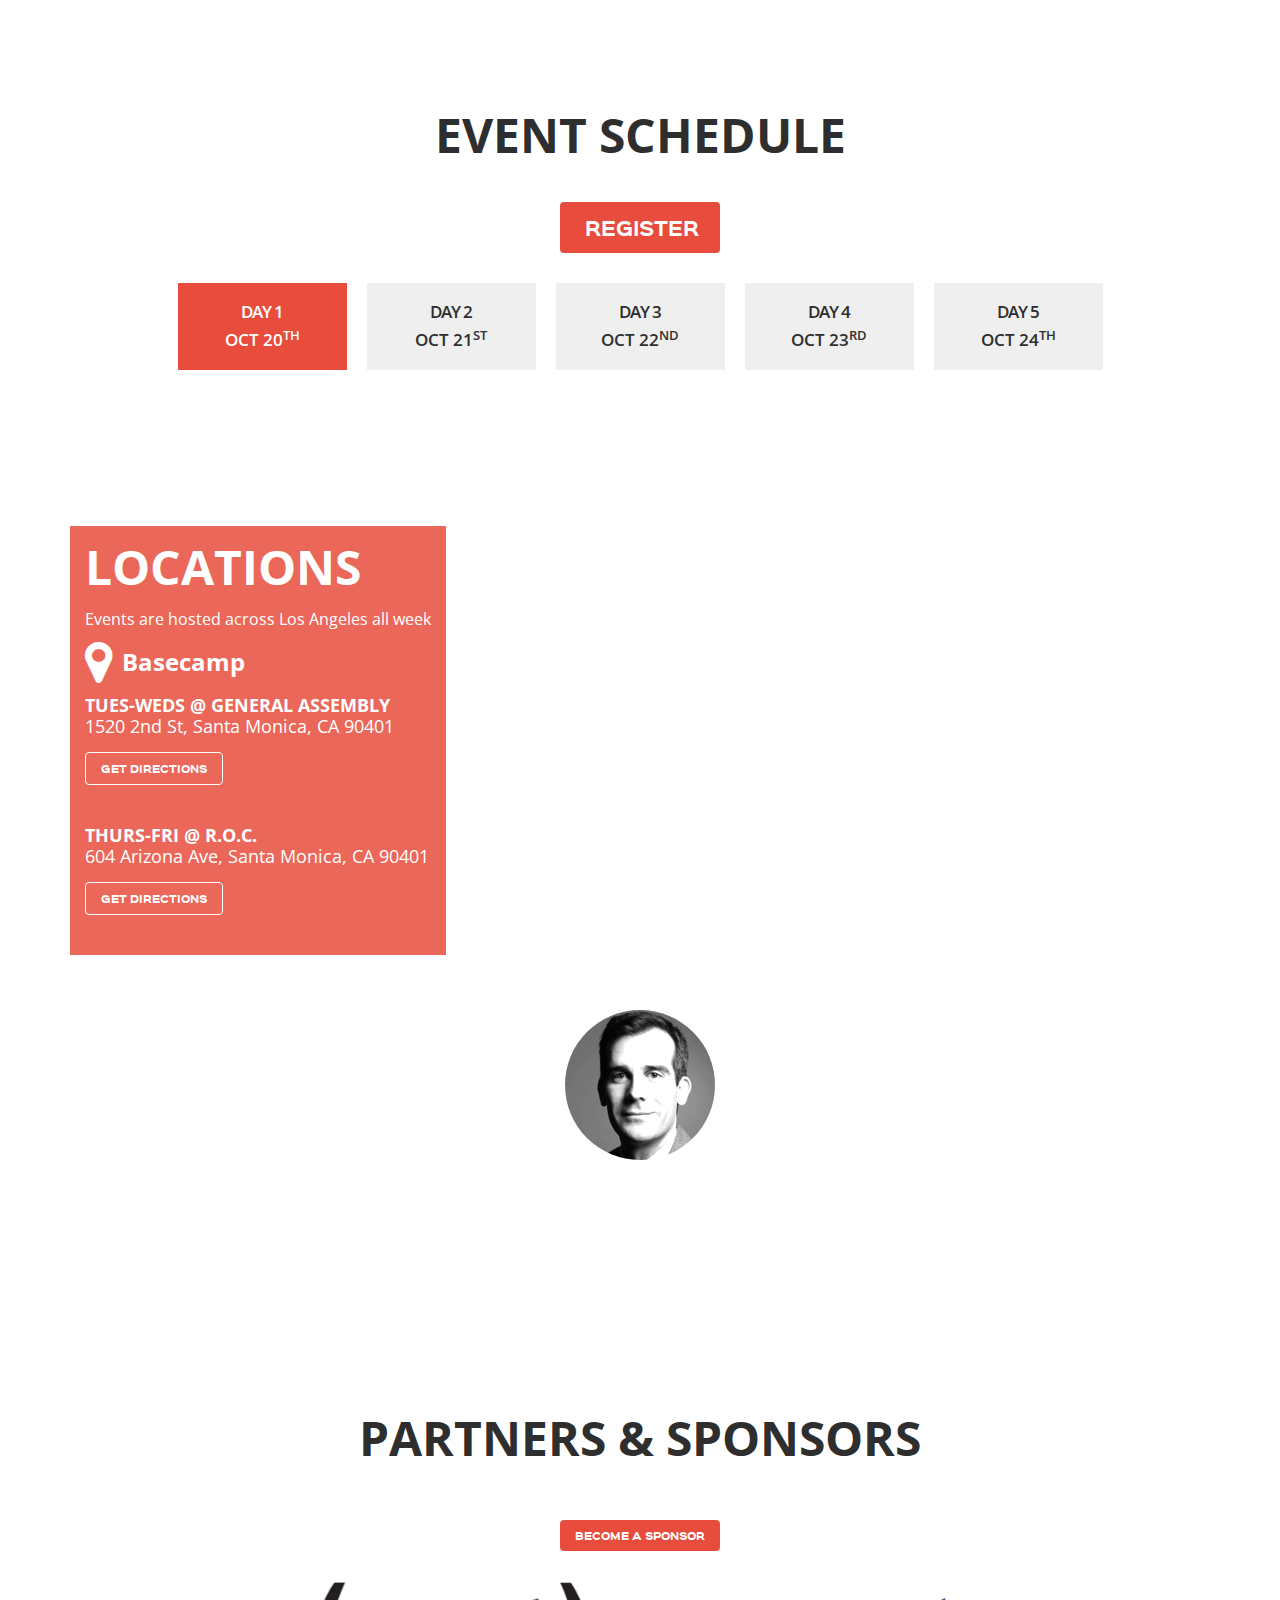
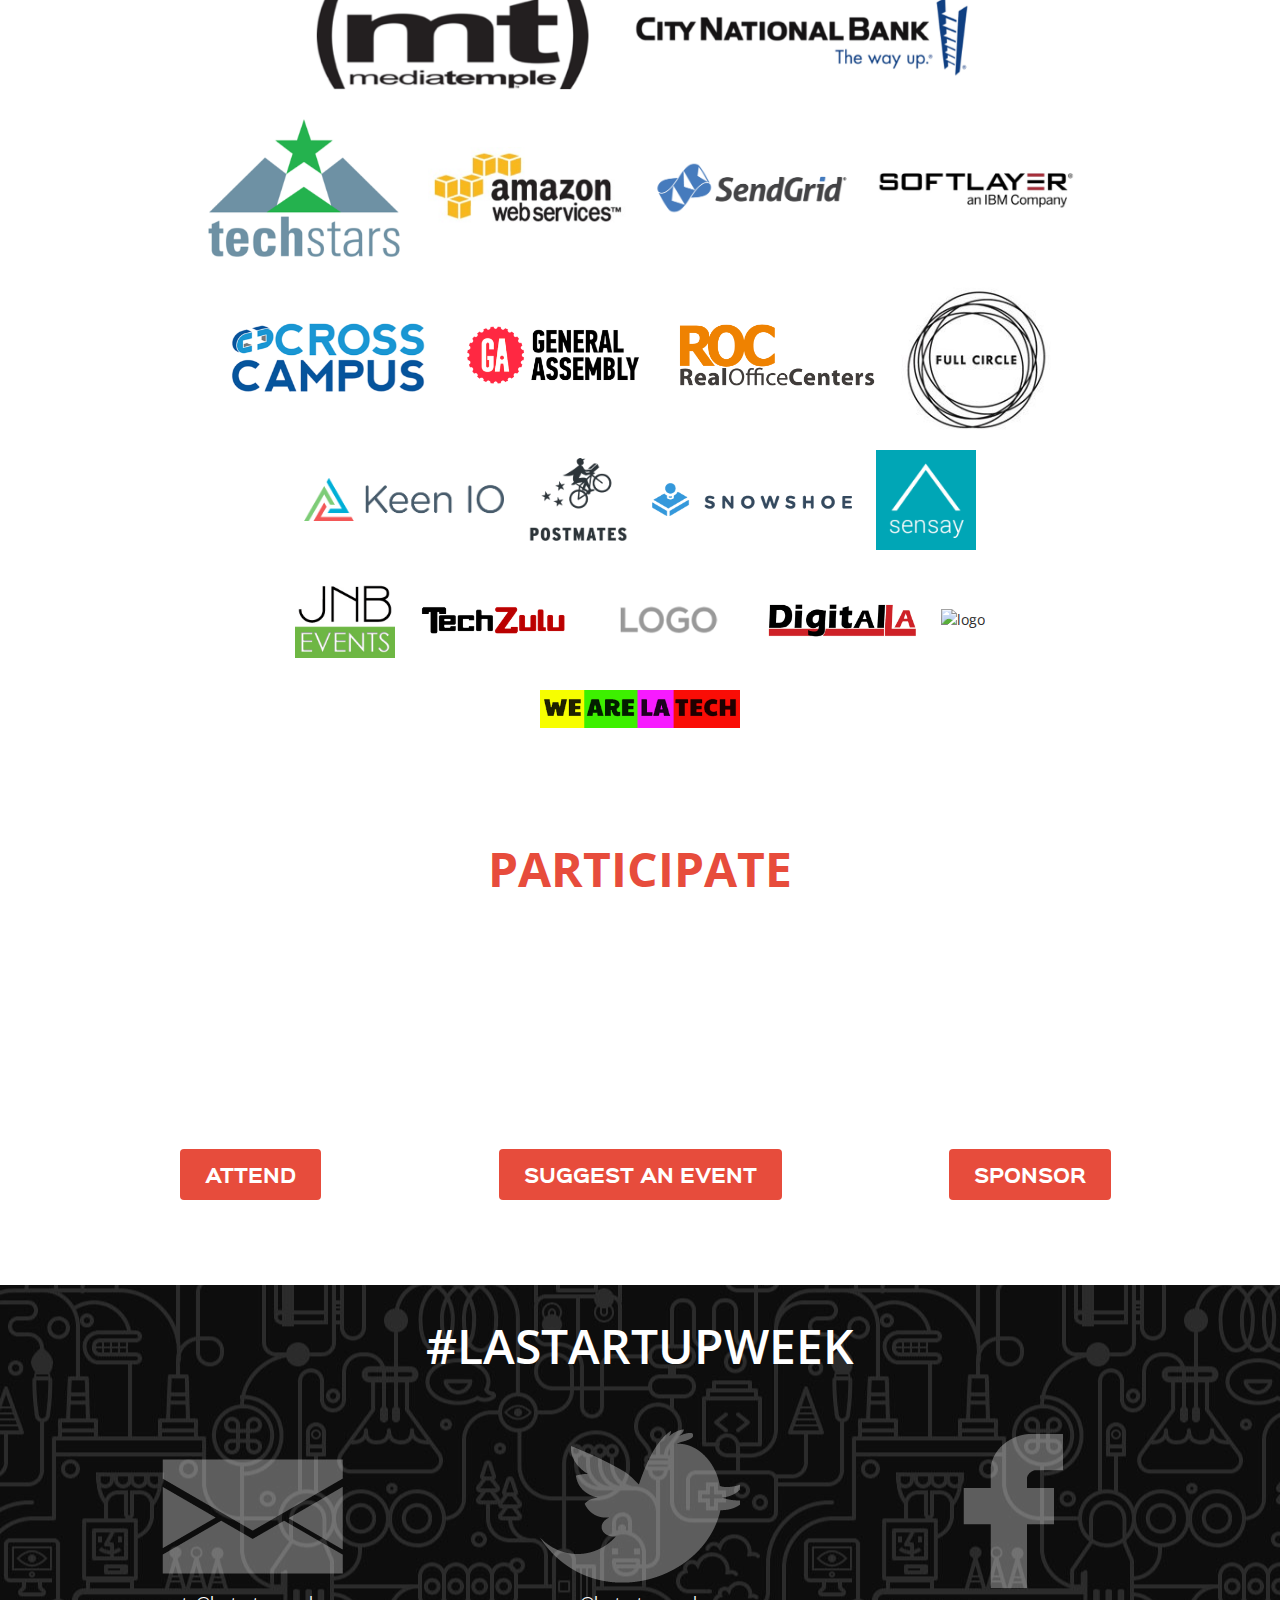
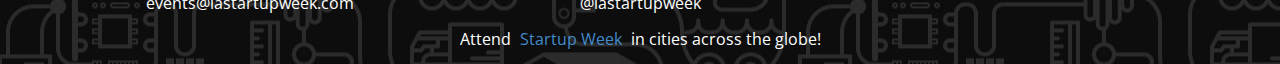
==== commit 5e62ef42: "updates" ====
--- a/index.html
+++ b/index.html
@@ -69,7 +69,7 @@
              <!--   <li><a data-scroll href="#faq-gallery">FAQ</a></li> -->
                 <li><a href="http://lastartupweek.eventbrite.com" target="_blank">Register</a></li>
                 <li><a data-scroll href="#contact">Contact</a></li>
-                <li><a href="http://snow.sh/lasw" target="_blank">snowshoe</a></li>
+                <li><a class="snowshoe-link" href="http://snow.sh/lasw" target="_blank">snowshoe</a></li>
               </ul>
             </div><!-- /.navbar-collapse -->
           </div>
@@ -476,6 +476,10 @@
                             <img class="img-responsive" src="img/logo_12.png" alt="logo" style="width:150px;">
                             <img class="img-responsive" src="img/logo_14.png" alt="logo" style="width:150px;">
                             <img class="img-responsive" src="img/logo_15.png" alt="logo" style="width:150px;">
+                        </div>
+
+                         <div class="sponsor-slider">
+                            <img class="img-responsive" src="img/latech.png" alt="logo" style="width:200px;">
                         </div>
 
                     </div>
@@ -812,15 +816,15 @@
            	
         <!-- GOOGLE ANALYTICS -->
         <script>
-		  (function(i,s,o,g,r,a,m){i['GoogleAnalyticsObject']=r;i[r]=i[r]||function(){
-		  (i[r].q=i[r].q||[]).push(arguments)},i[r].l=1*new Date();a=s.createElement(o),
-		  m=s.getElementsByTagName(o)[0];a.async=1;a.src=g;m.parentNode.insertBefore(a,m)
-		  })(window,document,'script','http://www.google-analytics.com/analytics.js','ga');
-		
-		  ga('create', 'UA-XXXXXX-XX', 'yourdomain.com');  
-		  ga('send', 'pageview');
-		
-		</script>
+          (function(i,s,o,g,r,a,m){i['GoogleAnalyticsObject']=r;i[r]=i[r]||function(){
+          (i[r].q=i[r].q||[]).push(arguments)},i[r].l=1*new Date();a=s.createElement(o),
+          m=s.getElementsByTagName(o)[0];a.async=1;a.src=g;m.parentNode.insertBefore(a,m)
+          })(window,document,'script','//www.google-analytics.com/analytics.js','ga');
+
+          ga('create', 'UA-55952677-1', 'auto');
+          ga('send', 'pageview');
+
+        </script>
         
 	</body>
 </html>
